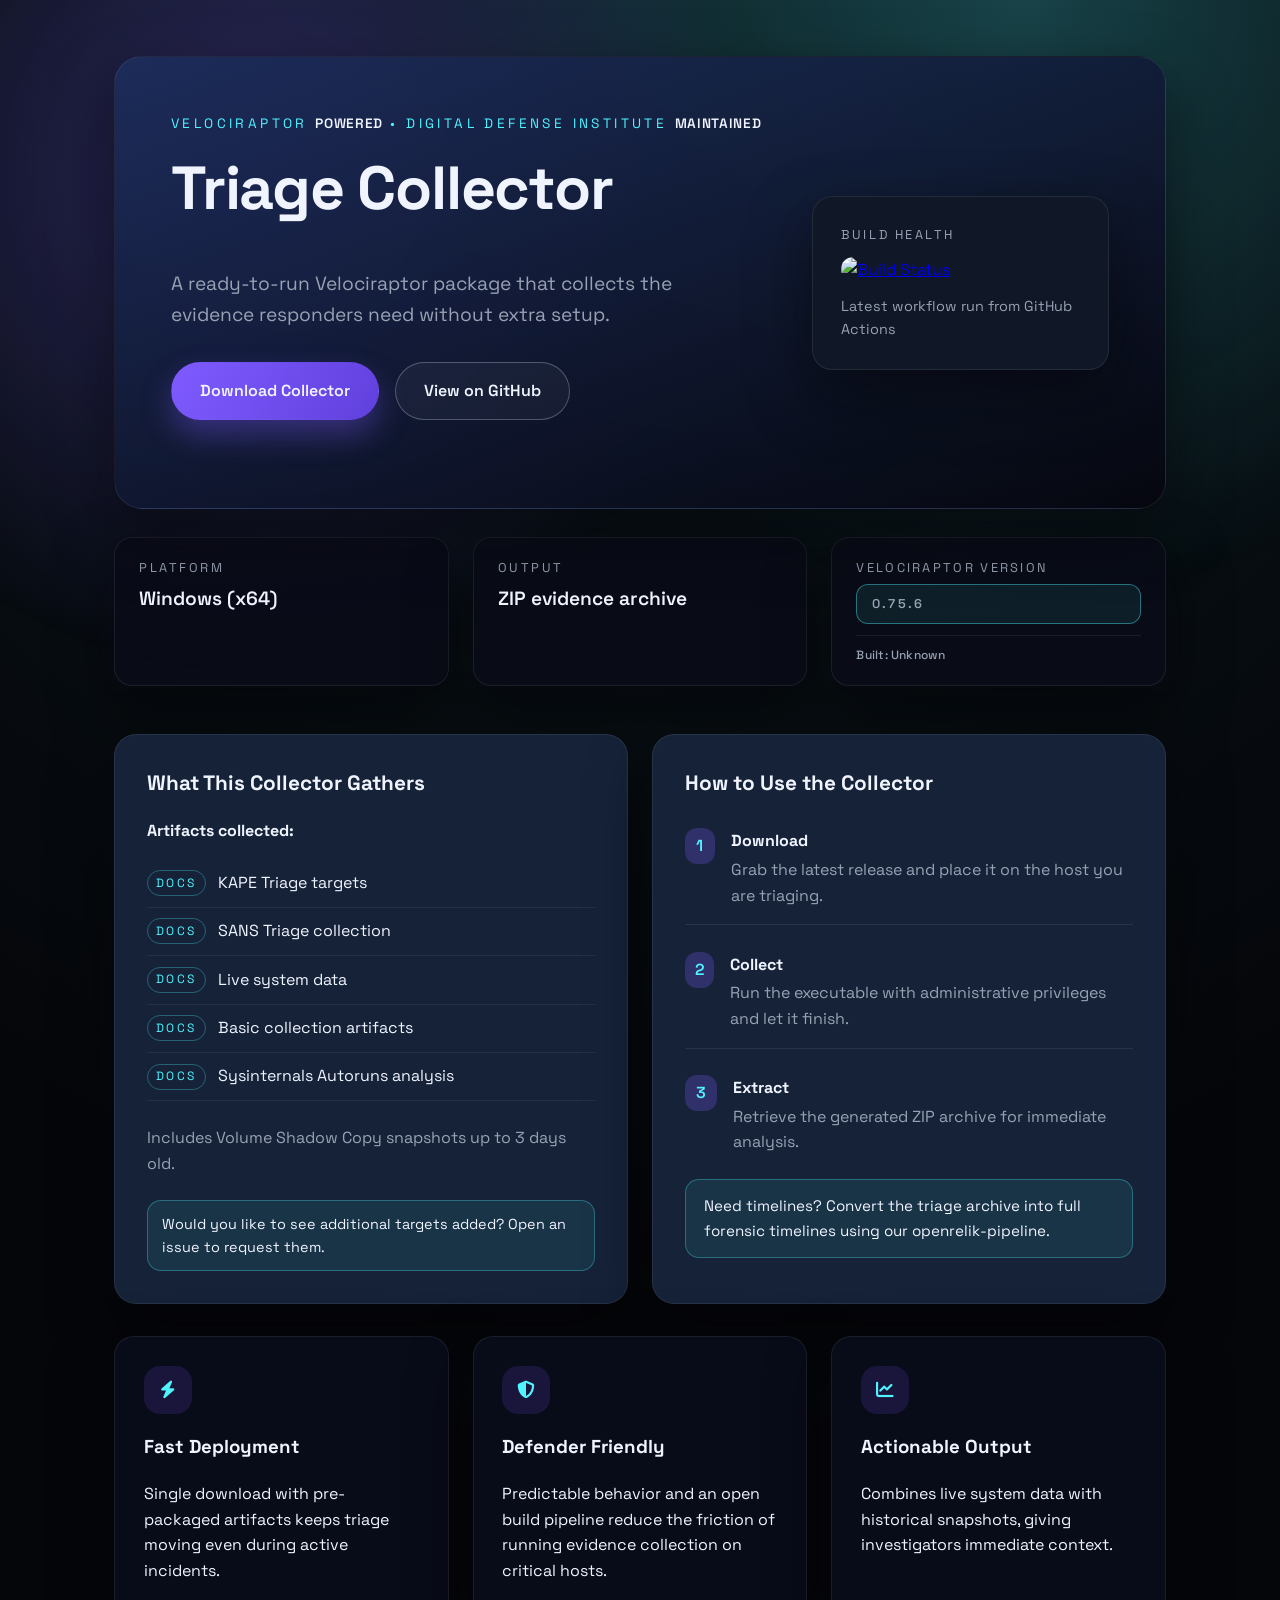
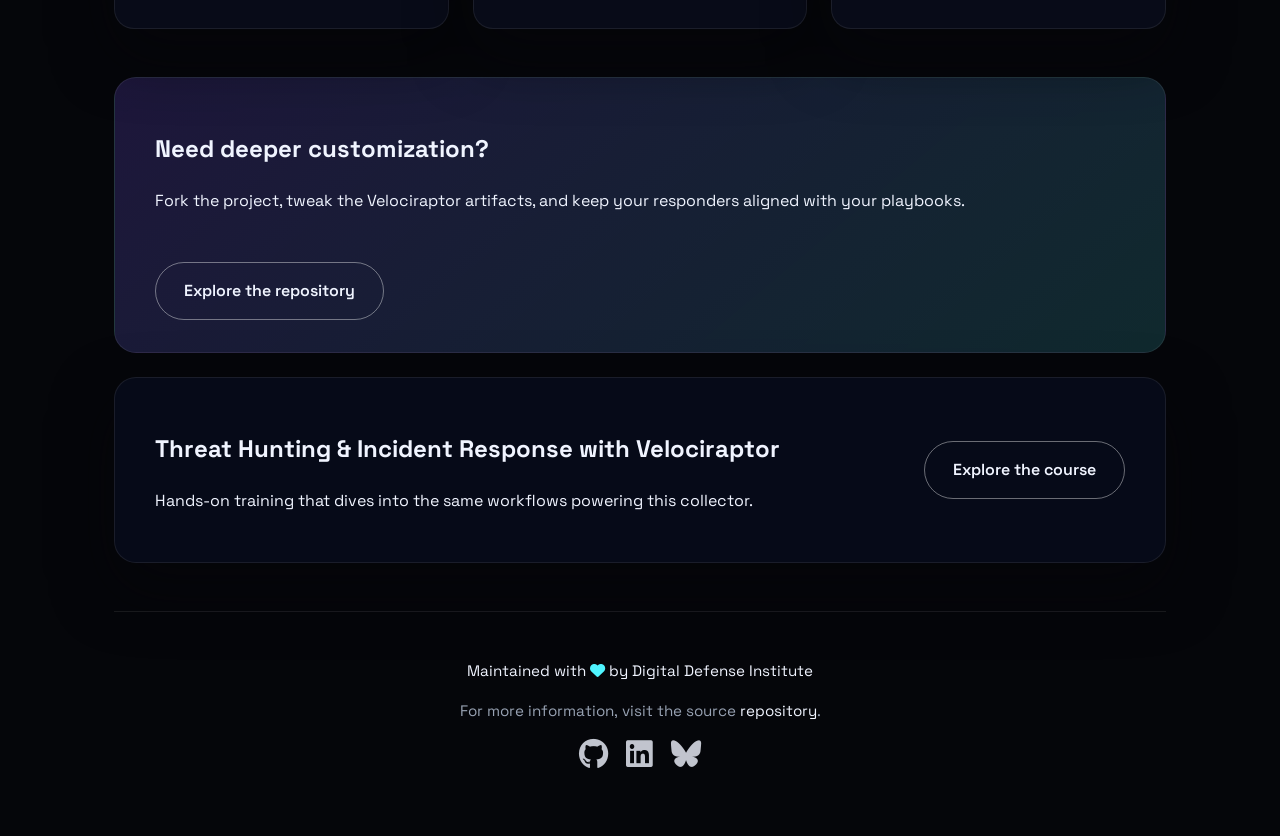
==== index.html @ 46a41666 "feat: detect Windows.Triage.Targets changes and display build date Addresses #10 - CI now monitors f" ====
<!DOCTYPE html>
<html lang="en">
<head>
    <meta charset="UTF-8">
    <meta name="viewport" content="width=device-width, initial-scale=1.0">
    <title>Triage.zip - Collector Package</title>
    <link rel="stylesheet" href="css/styles.css">
    <link rel="stylesheet" href="https://cdnjs.cloudflare.com/ajax/libs/font-awesome/6.7.2/css/all.min.css" crossorigin="anonymous" referrerpolicy="no-referrer" />
</head>
<body>
    <div class="background-accent"></div>
    <div class="container">
        <header class="hero">
            <div class="hero-left">
                <p class="eyebrow"><a href="https://docs.velociraptor.app/" target="_blank" rel="noreferrer noopener">Velociraptor</a> <span class="eyebrow-highlight">Powered</span> • <a href="https://digitaldefenseinstitute.com/" target="_blank" rel="noreferrer noopener">Digital Defense Institute</a> <span class="eyebrow-highlight">Maintained</span></p>
                <h1>Triage Collector</h1>
                <p class="lede">A ready-to-run Velociraptor package that collects the evidence responders need without extra setup.</p>

                <div class="hero-actions">
                    <a href="https://github.com/Digital-Defense-Institute/triage.zip/releases/download/latest/Velociraptor_Triage_Collector.exe" class="button primary">Download Collector</a>
                    <a href="https://github.com/Digital-Defense-Institute/triage.zip" class="button ghost" target="_blank" rel="noreferrer noopener">View on GitHub</a>
                </div>
            </div>
            <div class="hero-right">
                <div class="status-card">
                    <p class="status-label">Build health</p>
                    <a href="https://github.com/Digital-Defense-Institute/triage.zip/actions/workflows/ci.yml" target="_blank" rel="noreferrer noopener">
                        <img src="https://github.com/Digital-Defense-Institute/triage.zip/actions/workflows/ci.yml/badge.svg" alt="Build Status">
                    </a>
                    <p class="status-note">Latest workflow run from GitHub Actions</p>
                </div>
            </div>
        </header>

        <section class="hero-details">
            <div class="detail-card">
                <span>Platform</span>
                <p>Windows (x64)</p>
            </div>
            <div class="detail-card">
                <span>Output</span>
                <p>ZIP evidence archive</p>
            </div>
            <div class="detail-card version-card">
                <span>Velociraptor version</span>
                <p><span class="version-pill" data-velociraptor-version>Syncing…</span></p>
                <small class="build-meta" data-last-build>Built: Syncing…</small>
            </div>
        </section>

        <main>
            <section class="cards-container">
                <div class="card collection-info">
                    <h2>What This Collector Gathers</h2>
                    <p><strong>Artifacts collected:</strong></p>
                    <ul>
                        <li><span class="link-label">Docs</span><a href="https://triage.velocidex.com/docs/windows.triage.targets/rules/#KapeTriage" target="_blank" rel="noreferrer noopener">KAPE Triage targets</a></li>
                        <li><span class="link-label">Docs</span><a href="https://triage.velocidex.com/docs/windows.triage.targets/rules/#!SANS_Triage" target="_blank" rel="noreferrer noopener">SANS Triage collection</a></li>
                        <li><span class="link-label">Docs</span><a href="https://triage.velocidex.com/docs/windows.triage.targets/rules/#Live" target="_blank" rel="noreferrer noopener">Live system data</a></li>
                        <li><span class="link-label">Docs</span><a href="https://triage.velocidex.com/docs/windows.triage.targets/rules/#!BasicCollection" target="_blank" rel="noreferrer noopener">Basic collection artifacts</a></li>
                        <li><span class="link-label">Docs</span><a href="https://docs.velociraptor.app/artifact_references/pages/windows.sysinternals.autoruns/" target="_blank" rel="noreferrer noopener">Sysinternals Autoruns analysis</a></li>
                    </ul>
                    <p class="muted">Includes Volume Shadow Copy snapshots up to 3 days old.</p>
                    <div class="tip slim-tip">Would you like to see additional targets added? <a href="https://github.com/Digital-Defense-Institute/triage.zip/issues/new/choose" target="_blank" rel="noreferrer noopener">Open an issue</a> to request them.</div>
                </div>

                <div class="card instructions">
                    <h2>How to Use the Collector</h2>
                    <ol class="steps">
                        <li>
                            <span class="step-label">1</span>
                            <div>
                                <strong>Download</strong>
                                <p>Grab the latest release and place it on the host you are triaging.</p>
                            </div>
                        </li>
                        <li>
                            <span class="step-label">2</span>
                            <div>
                                <strong>Collect</strong>
                                <p>Run the executable with administrative privileges and let it finish.</p>
                            </div>
                        </li>
                        <li>
                            <span class="step-label">3</span>
                            <div>
                                <strong>Extract</strong>
                                <p>Retrieve the generated ZIP archive for immediate analysis.</p>
                            </div>
                        </li>
                    </ol>
                    <div class="tip">Need timelines? Convert the triage archive into full forensic timelines using our <a href="https://github.com/Digital-Defense-Institute/openrelik-pipeline" target="_blank" rel="noreferrer noopener">openrelik-pipeline</a>.</div>
                </div>
            </section>

            <section class="features">
                <div class="feature-card">
                    <div class="icon-circle">
                        <i class="fa-solid fa-bolt"></i>
                    </div>
                    <h3>Fast Deployment</h3>
                    <p>Single download with pre-packaged artifacts keeps triage moving even during active incidents.</p>
                </div>
                <div class="feature-card">
                    <div class="icon-circle">
                        <i class="fa-solid fa-shield-halved"></i>
                    </div>
                    <h3>Defender Friendly</h3>
                    <p>Predictable behavior and an open build pipeline reduce the friction of running evidence collection on critical hosts.</p>
                </div>
                <div class="feature-card">
                    <div class="icon-circle">
                        <i class="fa-solid fa-chart-line"></i>
                    </div>
                    <h3>Actionable Output</h3>
                    <p>Combines live system data with historical snapshots, giving investigators immediate context.</p>
                </div>
            </section>

            <section class="cta">
                <div>
                    <h2>Need deeper customization?</h2>
                    <p>Fork the project, tweak the Velociraptor artifacts, and keep your responders aligned with your playbooks.</p>
                </div>
                <a href="https://github.com/Digital-Defense-Institute/triage.zip" class="button secondary" target="_blank" rel="noreferrer noopener">Explore the repository</a>
            </section>

            <section class="course-cta">
                <div>
                    <h2>Threat Hunting & Incident Response with Velociraptor</h2>
                    <p>Hands-on training that dives into the same workflows powering this collector.</p>
                </div>
                <a href="https://academy.digitaldefenseinstitute.com/courses/225936b9-6eec-4838-aae4-5dc65274179b" class="button secondary" target="_blank" rel="noreferrer noopener">Explore the course</a>
            </section>
        </main>

        <footer>
            <p>Maintained with <i class="fa fa-heart" aria-hidden="true"></i> by <a href="https://digitaldefenseinstitute.com/" target="_blank" rel="noreferrer noopener">Digital Defense Institute</a></p>
            <p class="muted">For more information, visit the source <a href="https://github.com/Digital-Defense-Institute/triage.zip" target="_blank" rel="noreferrer noopener">repository</a>.</p>
            <div class="social-icons">
                <a href="https://github.com/Digital-Defense-Institute/triage.zip" target="_blank" rel="noreferrer noopener"><i class="fa-brands fa-github fa-2x"></i></a>
                <a href="https://www.linkedin.com/company/digital-defense-institute/" target="_blank" rel="noreferrer noopener"><i class="fa-brands fa-linkedin fa-2x"></i></a>
                <a href="https://bsky.app/profile/digitaldefenseinstitute.com" target="_blank" rel="noreferrer noopener"><i class="fa-brands fa-bluesky fa-2x"></i></a>
            </div>
        </footer>
    </div>
    <noscript>
        <div class="noscript-warning">Enable JavaScript to display the Velociraptor version currently used in this collector.</div>
    </noscript>
    <script>
    (function() {
        const versionPlaceholders = document.querySelectorAll('[data-velociraptor-version]');
        const buildPlaceholders = document.querySelectorAll('[data-last-build]');
        const versionFallback = 'Unknown';
        const buildFallback = 'Built: Unknown';

        fetch('data/velociraptor-version.json', {cache: 'no-cache'})
            .then(resp => resp.ok ? resp.json() : Promise.reject(resp.status))
            .then(data => {
                const version = (data && data.velociraptor_version) ? data.velociraptor_version : versionFallback;
                versionPlaceholders.forEach(el => el.textContent = version);

                if (data && data.last_build_timestamp) {
                    const buildDate = new Date(data.last_build_timestamp);
                    if (!Number.isNaN(buildDate.valueOf())) {
                        const dateStr = buildDate.toLocaleDateString('en-US', {
                            year: 'numeric', month: 'short', day: 'numeric', timeZone: 'UTC'
                        });
                        const utcHours = String(buildDate.getUTCHours()).padStart(2, '0');
                        const utcMinutes = String(buildDate.getUTCMinutes()).padStart(2, '0');
                        const timeStr = utcHours + ':' + utcMinutes;
                        buildPlaceholders.forEach(el => el.textContent = 'Built: ' + dateStr + ' · ' + timeStr + ' UTC');
                    } else {
                        buildPlaceholders.forEach(el => el.textContent = buildFallback);
                    }
                } else {
                    buildPlaceholders.forEach(el => el.textContent = buildFallback);
                }
            })
            .catch(() => {
                versionPlaceholders.forEach(el => el.textContent = versionFallback);
                buildPlaceholders.forEach(el => el.textContent = buildFallback);
            });
    })();
    </script>
</body>
</html>
---- css/styles.css ----
@import url('https://fonts.googleapis.com/css2?family=Space+Grotesk:wght@400;500;600&display=swap');

:root {
    --bg: #05060a;
    --bg-alt: #0d1117;
    --surface: #101827;
    --surface-light: #152238;
    --card-border: rgba(255, 255, 255, 0.08);
    --text: #f0f4ff;
    --muted: #98a2b3;
    --primary: #7f5bff;
    --primary-accent: #4ff4ff;
    --shadow: 0 25px 60px rgba(5, 6, 10, 0.55);
}

* {
    box-sizing: border-box;
}

body {
    font-family: 'Space Grotesk', system-ui, -apple-system, BlinkMacSystemFont, 'Segoe UI', sans-serif;
    margin: 0;
    min-height: 100vh;
    background: radial-gradient(circle at top, rgba(79, 244, 255, 0.08), transparent 50%), var(--bg);
    color: var(--text);
    line-height: 1.6;
    position: relative;
}

.background-accent {
    position: fixed;
    inset: 0;
    background: radial-gradient(circle at 20% 20%, rgba(127, 91, 255, 0.35), transparent 40%),
                radial-gradient(circle at 80% 0%, rgba(79, 244, 255, 0.25), transparent 45%);
    pointer-events: none;
    opacity: 0.85;
}

.container {
    position: relative;
    max-width: 1100px;
    margin: 0 auto;
    padding: 3.5rem 1.5rem 4rem;
    z-index: 1;
}

.hero {
    display: grid;
    grid-template-columns: minmax(0, 2fr) minmax(250px, 1fr);
    gap: 3rem;
    padding: 3.5rem;
    background: linear-gradient(160deg, rgba(28, 45, 92, 0.9), rgba(6, 6, 14, 0.92));
    border: 1px solid var(--card-border);
    border-radius: 28px;
    box-shadow: var(--shadow);
    backdrop-filter: blur(24px);
}

.hero-left {
    display: flex;
    flex-direction: column;
}

.hero-left h1 {
    font-size: clamp(2.8rem, 5vw, 3.8rem);
    margin: 0.3rem 0 0.8rem;
    letter-spacing: -0.02em;
}

.eyebrow {
    text-transform: uppercase;
    letter-spacing: 0.25em;
    color: var(--primary-accent);
    font-size: 0.85rem;
    margin: 0;
}

.eyebrow-highlight {
    color: var(--text);
    font-weight: 600;
    letter-spacing: 0.05em;
}

.eyebrow a {
    color: inherit;
    text-decoration: none;
    border-bottom: 1px solid transparent;
}

.eyebrow a:hover {
    border-color: currentColor;
}

.lede {
    font-size: 1.2rem;
    color: var(--muted);
    max-width: 520px;
    margin-bottom: 2rem;
}

.hero-actions {
    display: flex;
    flex-wrap: wrap;
    gap: 1rem;
    margin-bottom: 2rem;
}

.hero-right {
    display: flex;
    align-items: center;
    justify-content: center;
}

.button {
    display: inline-flex;
    align-items: center;
    justify-content: center;
    padding: 0.95rem 1.75rem;
    border-radius: 999px;
    border: 1px solid transparent;
    font-weight: 600;
    text-decoration: none;
    color: var(--text);
    transition: transform 0.2s ease, box-shadow 0.2s ease, border-color 0.2s ease;
}

.button.primary {
    background: linear-gradient(120deg, var(--primary), #6040dd);
    box-shadow: 0 15px 30px rgba(127, 91, 255, 0.35);
}

.button.secondary {
    background: transparent;
    border-color: rgba(255, 255, 255, 0.4);
}

.button.ghost {
    border-color: rgba(255, 255, 255, 0.25);
    background: rgba(255, 255, 255, 0.04);
}

.button:hover {
    transform: translateY(-2px);
    box-shadow: 0 20px 35px rgba(0, 0, 0, 0.45);
}

.status-card {
    background: var(--surface);
    border-radius: 20px;
    padding: 1.75rem;
    border: 1px solid var(--card-border);
    box-shadow: var(--shadow);
    text-align: left;
    display: flex;
    flex-direction: column;
    gap: 0.75rem;
    align-self: center;
}

.status-card img {
    width: 100%;
    border-radius: 12px;
    align-self: stretch;
    display: block;
}

.hero-details {
    display: grid;
    grid-template-columns: repeat(auto-fit, minmax(180px, 1fr));
    gap: 1.5rem;
    margin: 1.75rem 0 2.5rem;
}

.detail-card {
    padding: 1.25rem 1.5rem;
    border-radius: 18px;
    border: 1px solid var(--card-border);
    background: rgba(10, 12, 24, 0.85);
    box-shadow: var(--shadow);
}

.detail-card span {
    display: block;
    font-size: 0.8rem;
    text-transform: uppercase;
    letter-spacing: 0.2em;
    color: var(--muted);
}

.detail-card p {
    margin: 0.35rem 0 0;
    font-size: 1.2rem;
    font-weight: 600;
}

.version-card span {
    letter-spacing: 0.18em;
}

.version-pill {
    display: inline-flex;
    align-items: center;
    justify-content: flex-start;
    width: 100%;
    padding: 0.55rem 0.9rem;
    border-radius: 12px;
    border: 1px solid rgba(79, 244, 255, 0.4);
    background: rgba(79, 244, 255, 0.08);
    color: var(--text);
    font-size: 1rem;
    letter-spacing: 0.15em;
}

.build-meta {
    display: block;
    margin-top: 0.65rem;
    padding-top: 0.65rem;
    border-top: 1px solid rgba(255, 255, 255, 0.08);
    font-size: 0.75rem;
    color: var(--muted);
    font-weight: 500;
    letter-spacing: 0.02em;
}

.status-label {
    text-transform: uppercase;
    letter-spacing: 0.2em;
    font-size: 0.8rem;
    color: var(--muted);
    margin: 0;
}

.status-note {
    font-size: 0.9rem;
    color: var(--muted);
    margin: 0;
}

.cards-container {
    display: grid;
    grid-template-columns: repeat(auto-fit, minmax(280px, 1fr));
    gap: 1.5rem;
    margin: 3rem 0 2rem;
}

.card {
    background: var(--surface-light);
    border-radius: 22px;
    padding: 2rem;
    border: 1px solid var(--card-border);
    box-shadow: var(--shadow);
}

.card h2 {
    margin-top: 0;
    font-size: 1.3rem;
}

.card ul {
    list-style: none;
    padding: 0;
    margin: 1rem 0 1.5rem;
}

.card li {
    display: grid;
    grid-template-columns: auto 1fr;
    align-items: center;
    gap: 0.75rem;
    padding: 0.65rem 0;
    border-bottom: 1px solid rgba(255, 255, 255, 0.06);
}

.link-label {
    font-size: 0.75rem;
    letter-spacing: 0.2em;
    text-transform: uppercase;
    color: var(--primary-accent);
    border: 1px solid rgba(79, 244, 255, 0.3);
    padding: 0.15rem 0.5rem;
    border-radius: 999px;
}

.card a {
    color: var(--text);
    text-decoration: none;
    border-bottom: 1px solid transparent;
}

.card a:hover {
    border-color: var(--primary-accent);
}

.muted {
    color: var(--muted);
}

.instructions .steps {
    list-style: none;
    padding: 0;
    margin: 1rem 0 0;
    display: flex;
    flex-direction: column;
    gap: 1rem;
}

.instructions .steps li {
    display: flex;
    gap: 1rem;
    align-items: flex-start;
    padding-bottom: 1rem;
    border-bottom: 1px solid rgba(255, 255, 255, 0.08);
}

.instructions .steps li:last-child {
    border-bottom: none;
    padding-bottom: 0;
}

.step-label {
    width: 36px;
    height: 36px;
    border-radius: 12px;
    background: rgba(127, 91, 255, 0.25);
    display: flex;
    align-items: center;
    justify-content: center;
    font-weight: 600;
    color: var(--primary-accent);
}

.instructions strong {
    font-size: 1rem;
}

.instructions p {
    margin: 0.2rem 0 0;
    color: var(--muted);
}

.tip {
    margin-top: 1.5rem;
    padding: 0.9rem 1.1rem;
    border-radius: 14px;
    background: rgba(79, 244, 255, 0.08);
    border: 1px solid rgba(79, 244, 255, 0.3);
    font-size: 0.95rem;
}

.slim-tip {
    padding: 0.7rem 0.9rem;
    font-size: 0.9rem;
}

.features {
    display: grid;
    grid-template-columns: repeat(auto-fit, minmax(220px, 1fr));
    gap: 1.5rem;
    margin-bottom: 3rem;
}

.feature-card {
    padding: 1.8rem;
    background: rgba(10, 13, 28, 0.85);
    border: 1px solid var(--card-border);
    border-radius: 20px;
    box-shadow: var(--shadow);
}

.icon-circle {
    width: 48px;
    height: 48px;
    border-radius: 16px;
    background: rgba(127, 91, 255, 0.15);
    display: flex;
    align-items: center;
    justify-content: center;
    color: var(--primary-accent);
    font-size: 1.1rem;
    margin-bottom: 1rem;
}

.cta {
    margin-top: 2rem;
    padding: 2rem 2.5rem;
    border-radius: 22px;
    border: 1px solid var(--card-border);
    background: linear-gradient(140deg, rgba(127, 91, 255, 0.2), rgba(79, 244, 255, 0.15));
    display: flex;
    align-items: center;
    justify-content: space-between;
    gap: 2rem;
    flex-wrap: wrap;
}

.course-cta {
    margin-top: 1.5rem;
    padding: 2rem 2.5rem;
    border-radius: 22px;
    border: 1px solid var(--card-border);
    background: rgba(8, 12, 28, 0.85);
    display: flex;
    align-items: center;
    justify-content: space-between;
    gap: 2rem;
    flex-wrap: wrap;
    box-shadow: var(--shadow);
}

.noscript-warning {
    margin: 1.5rem auto 0;
    max-width: 640px;
    padding: 0.9rem 1.2rem;
    border-radius: 16px;
    background: rgba(255, 193, 59, 0.15);
    border: 1px solid rgba(255, 193, 59, 0.4);
    color: #ffe5b4;
    text-align: center;
    font-size: 0.9rem;
}
footer {
    text-align: center;
    margin-top: 3rem;
    border-top: 1px solid rgba(255, 255, 255, 0.08);
    padding-top: 2rem;
    font-size: 0.95rem;
}

footer .fa-heart {
    color: var(--primary-accent);
}

footer a {
    color: var(--text);
    text-decoration: none;
    border-bottom: 1px solid transparent;
}

footer a:hover {
    color: var(--primary-accent);
    border-color: var(--primary-accent);
}

.social-icons {
    margin-top: 1rem;
}

.social-icons a {
    margin: 0 0.45rem;
    color: var(--text);
    opacity: 0.8;
    transition: opacity 0.2s ease, transform 0.2s ease;
}

.social-icons a:hover {
    opacity: 1;
    transform: translateY(-2px);
    color: var(--primary-accent);
}

@media (max-width: 768px) {
    .hero {
        grid-template-columns: 1fr;
        padding: 2.5rem;
    }
}
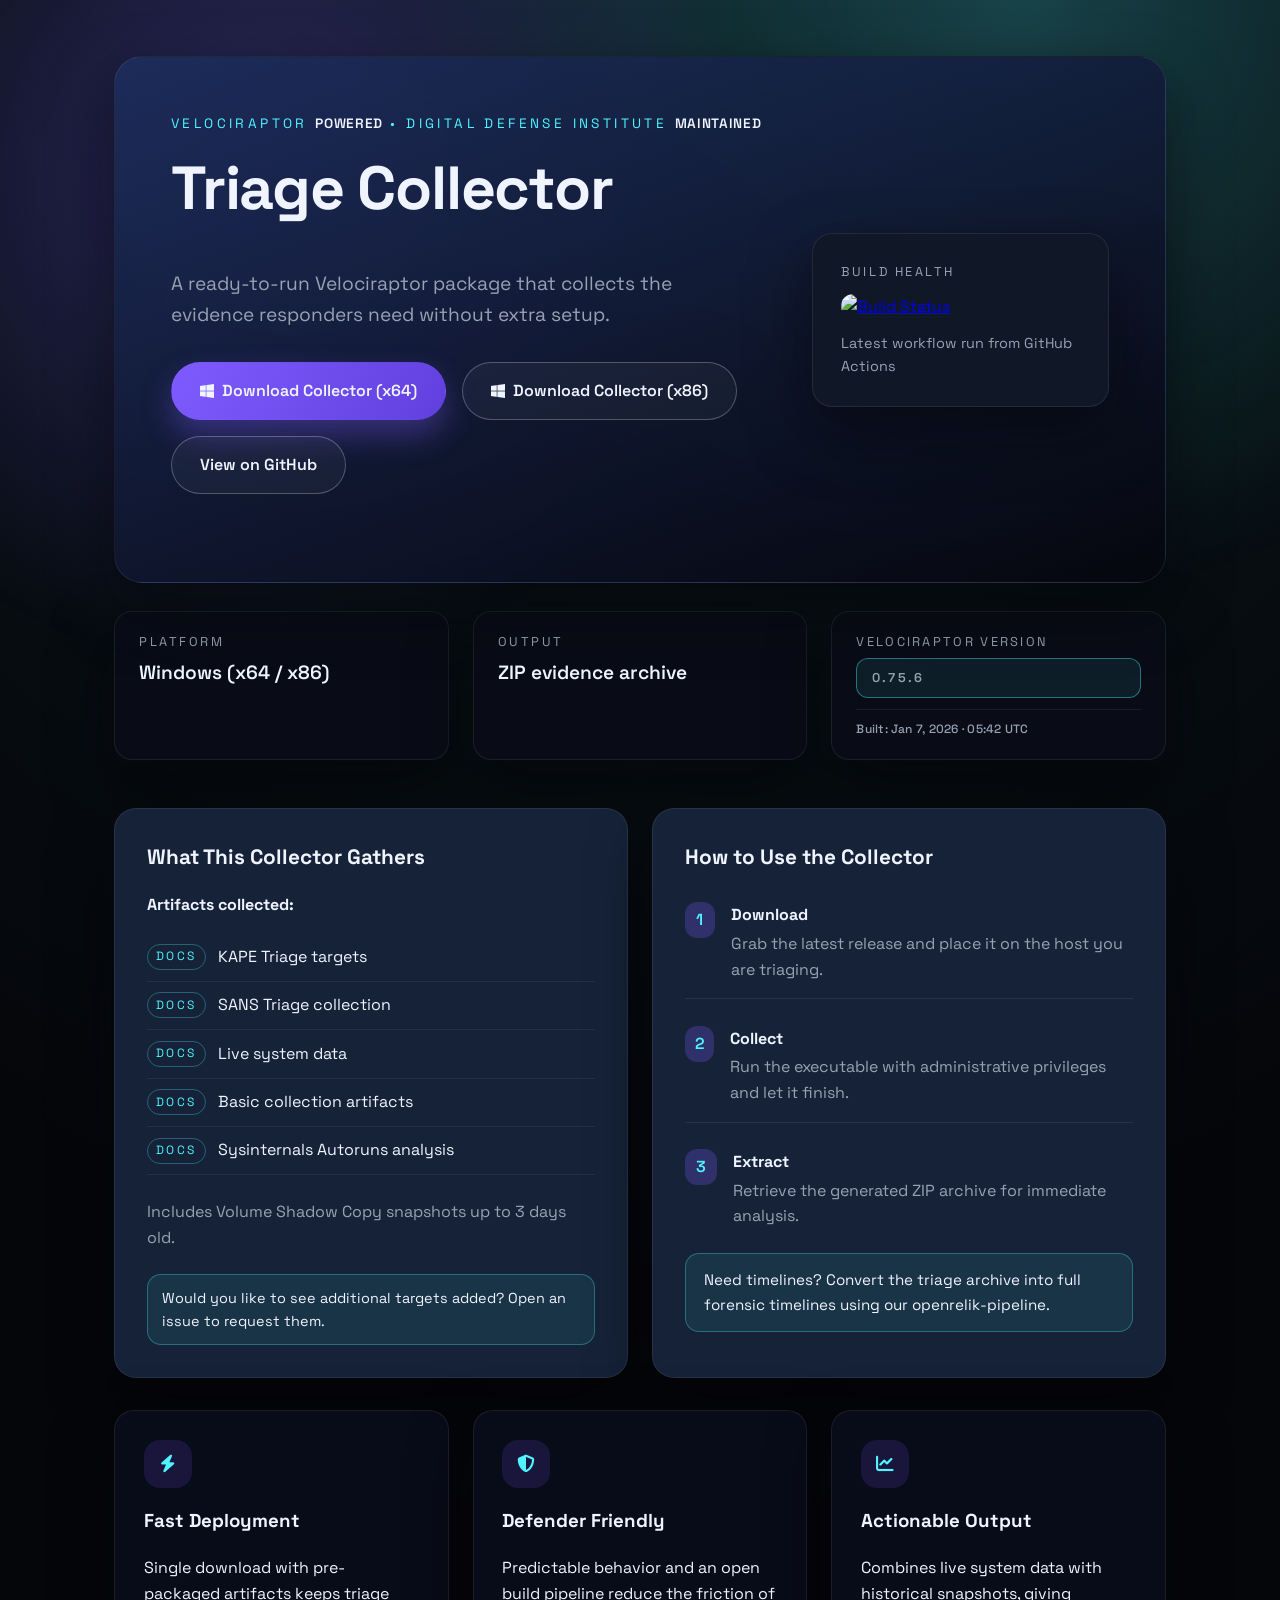
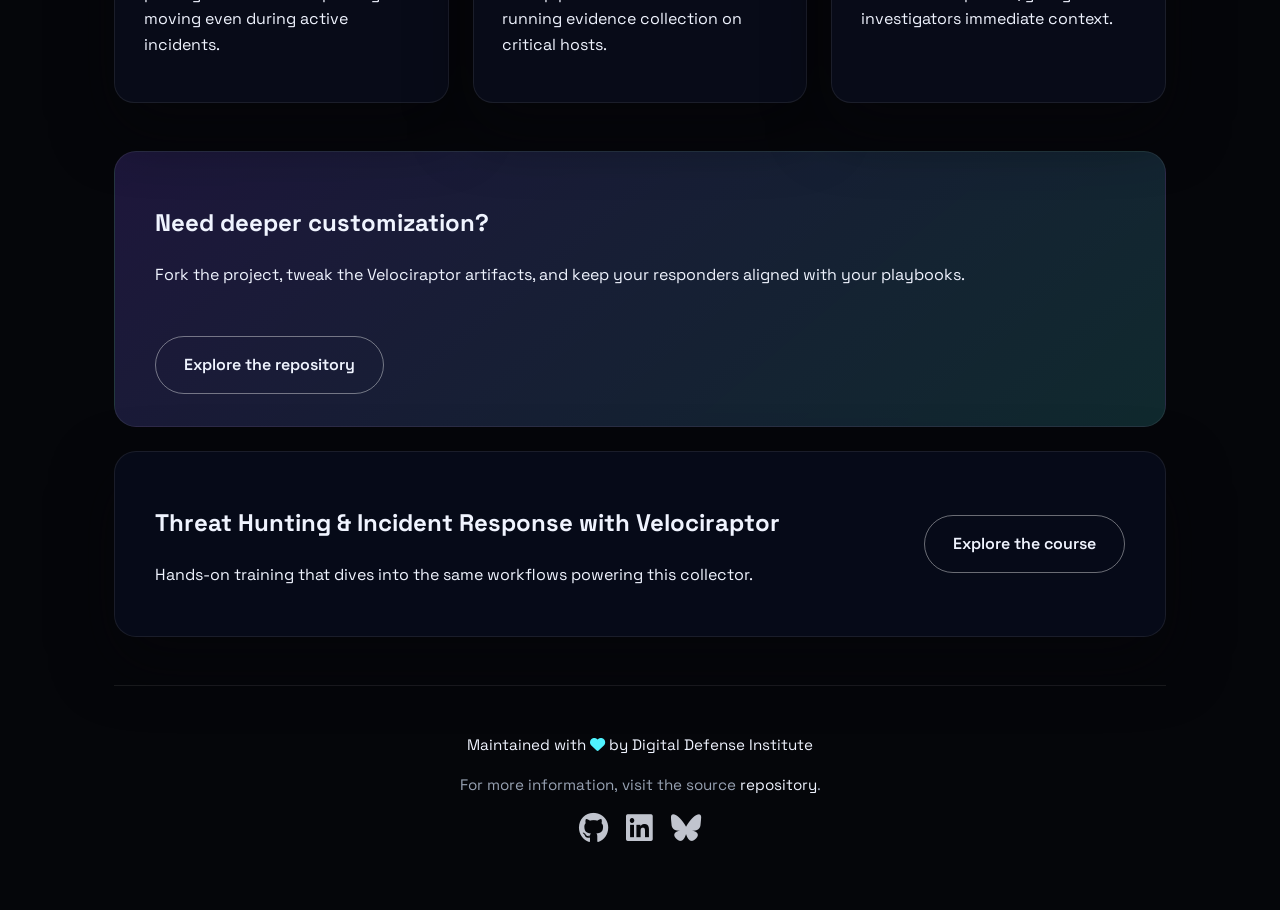
==== commit 1db44923: "feat: add x86 (32-bit) Windows collector build Add a second collector targeting Windows_x86 alongsid" ====
--- a/index.html
+++ b/index.html
@@ -17,7 +17,8 @@
                 <p class="lede">A ready-to-run Velociraptor package that collects the evidence responders need without extra setup.</p>
 
                 <div class="hero-actions">
-                    <a href="https://github.com/Digital-Defense-Institute/triage.zip/releases/download/latest/Velociraptor_Triage_Collector.exe" class="button primary">Download Collector</a>
+                    <a href="https://github.com/Digital-Defense-Institute/triage.zip/releases/download/latest/Velociraptor_Triage_Collector.exe" class="button primary"><i class="fa-brands fa-windows" aria-hidden="true"></i>&nbsp; Download Collector (x64)</a>
+                    <a href="https://github.com/Digital-Defense-Institute/triage.zip/releases/download/latest/Velociraptor_Triage_Collector_x86.exe" class="button ghost"><i class="fa-brands fa-windows" aria-hidden="true"></i>&nbsp; Download Collector (x86)</a>
                     <a href="https://github.com/Digital-Defense-Institute/triage.zip" class="button ghost" target="_blank" rel="noreferrer noopener">View on GitHub</a>
                 </div>
             </div>
@@ -35,7 +36,7 @@
         <section class="hero-details">
             <div class="detail-card">
                 <span>Platform</span>
-                <p>Windows (x64)</p>
+                <p>Windows (x64 / x86)</p>
             </div>
             <div class="detail-card">
                 <span>Output</span>
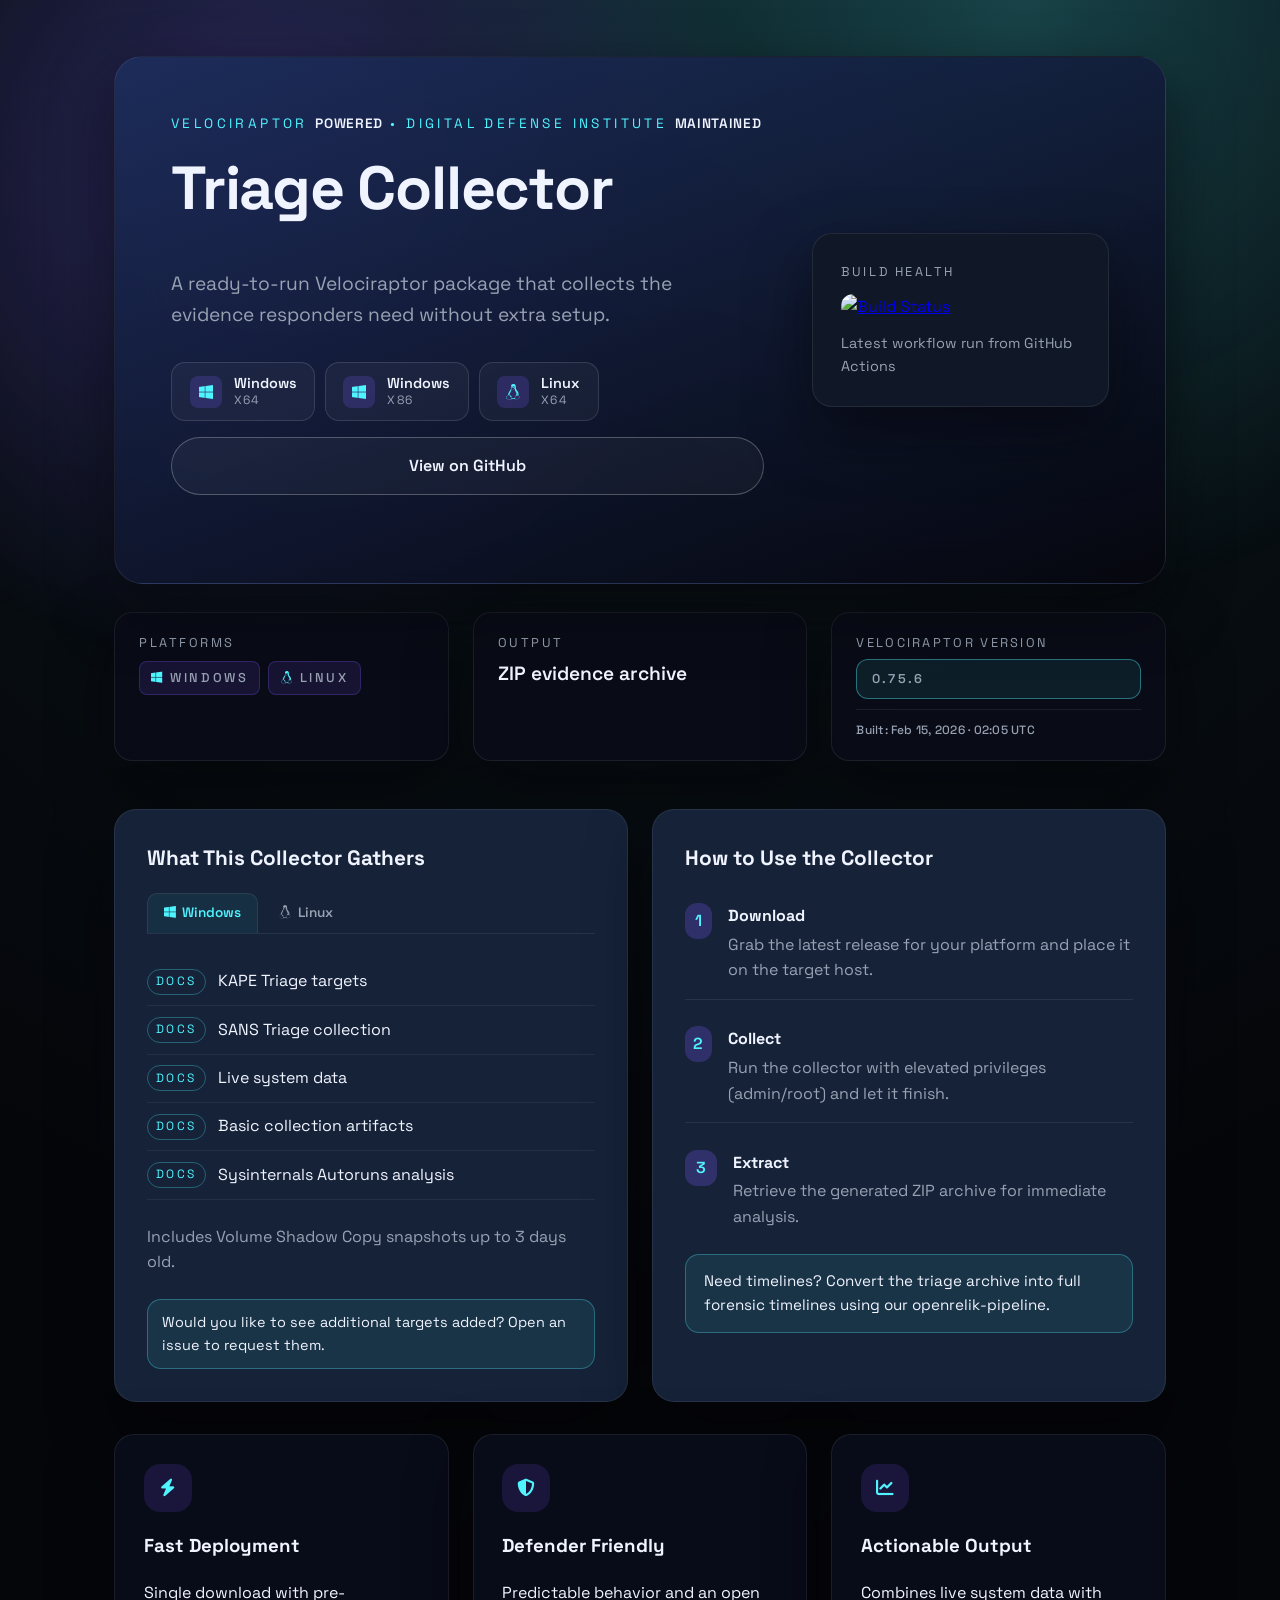
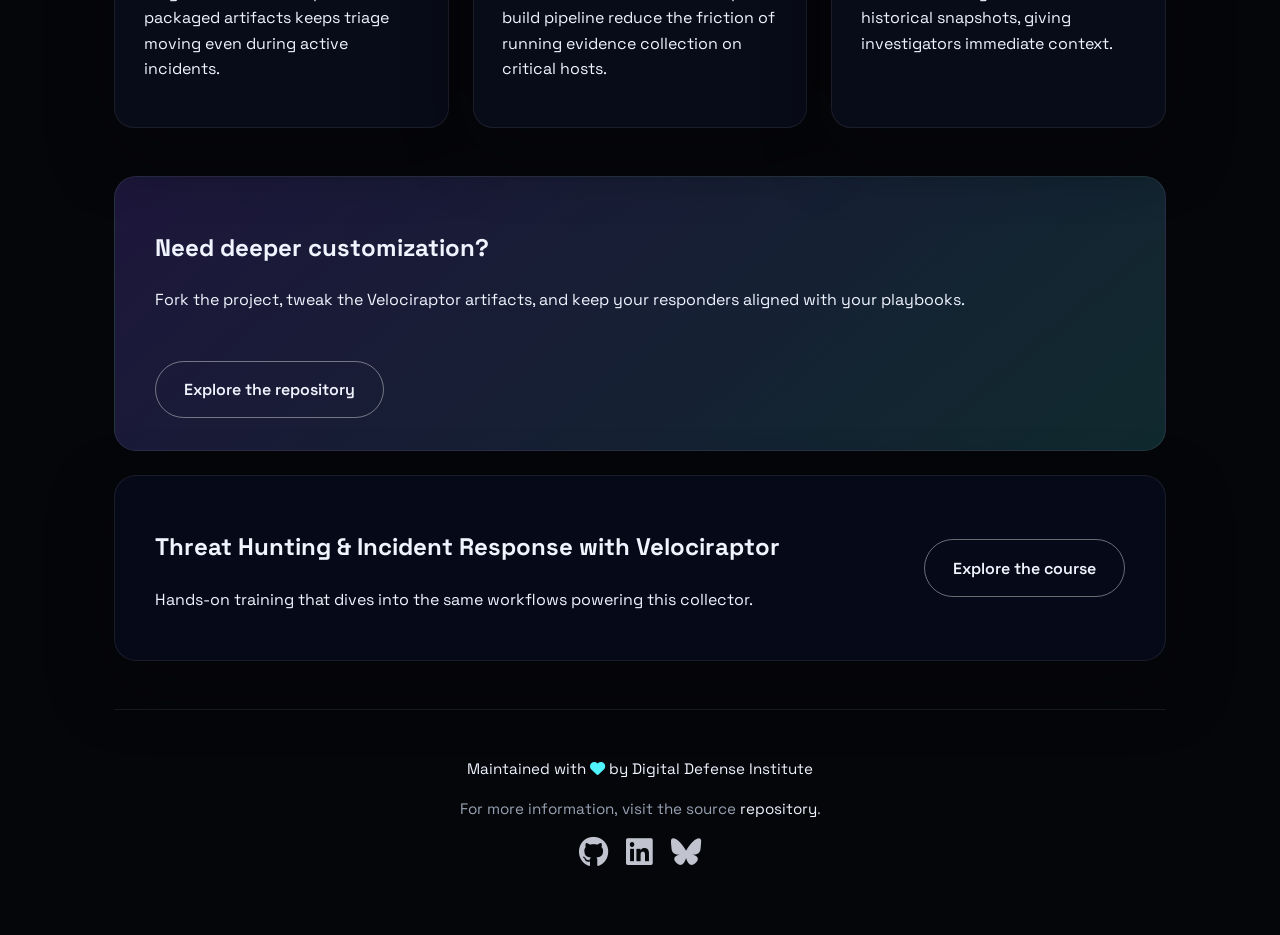
==== commit d109bbac: "feat: add Linux x64 triage collector using Linux.Triage.UAC - Add config/spec_linux.yaml with OS: Li" ====
--- a/index.html
+++ b/index.html
@@ -17,8 +17,29 @@
                 <p class="lede">A ready-to-run Velociraptor package that collects the evidence responders need without extra setup.</p>
 
                 <div class="hero-actions">
-                    <a href="https://github.com/Digital-Defense-Institute/triage.zip/releases/download/latest/Velociraptor_Triage_Collector.exe" class="button primary"><i class="fa-brands fa-windows" aria-hidden="true"></i>&nbsp; Download Collector (x64)</a>
-                    <a href="https://github.com/Digital-Defense-Institute/triage.zip/releases/download/latest/Velociraptor_Triage_Collector_x86.exe" class="button ghost"><i class="fa-brands fa-windows" aria-hidden="true"></i>&nbsp; Download Collector (x86)</a>
+                    <div class="platform-downloads">
+                        <a href="https://github.com/Digital-Defense-Institute/triage.zip/releases/download/latest/Velociraptor_Triage_Collector.exe" class="platform-group">
+                            <div class="platform-icon"><i class="fa-brands fa-windows" aria-hidden="true"></i></div>
+                            <div class="platform-info">
+                                <strong>Windows</strong>
+                                <span>x64</span>
+                            </div>
+                        </a>
+                        <a href="https://github.com/Digital-Defense-Institute/triage.zip/releases/download/latest/Velociraptor_Triage_Collector_x86.exe" class="platform-group">
+                            <div class="platform-icon"><i class="fa-brands fa-windows" aria-hidden="true"></i></div>
+                            <div class="platform-info">
+                                <strong>Windows</strong>
+                                <span>x86</span>
+                            </div>
+                        </a>
+                        <a href="https://github.com/Digital-Defense-Institute/triage.zip/releases/download/latest/Velociraptor_Triage_Collector_Linux" class="platform-group">
+                            <div class="platform-icon"><i class="fa-brands fa-linux" aria-hidden="true"></i></div>
+                            <div class="platform-info">
+                                <strong>Linux</strong>
+                                <span>x64</span>
+                            </div>
+                        </a>
+                    </div>
                     <a href="https://github.com/Digital-Defense-Institute/triage.zip" class="button ghost" target="_blank" rel="noreferrer noopener">View on GitHub</a>
                 </div>
             </div>
@@ -35,8 +56,11 @@
 
         <section class="hero-details">
             <div class="detail-card">
-                <span>Platform</span>
-                <p>Windows (x64 / x86)</p>
+                <span>Platforms</span>
+                <div class="platform-badges">
+                    <span class="platform-badge"><i class="fa-brands fa-windows" aria-hidden="true"></i> Windows</span>
+                    <span class="platform-badge"><i class="fa-brands fa-linux" aria-hidden="true"></i> Linux</span>
+                </div>
             </div>
             <div class="detail-card">
                 <span>Output</span>
@@ -53,15 +77,33 @@
             <section class="cards-container">
                 <div class="card collection-info">
                     <h2>What This Collector Gathers</h2>
-                    <p><strong>Artifacts collected:</strong></p>
-                    <ul>
-                        <li><span class="link-label">Docs</span><a href="https://triage.velocidex.com/docs/windows.triage.targets/rules/#KapeTriage" target="_blank" rel="noreferrer noopener">KAPE Triage targets</a></li>
-                        <li><span class="link-label">Docs</span><a href="https://triage.velocidex.com/docs/windows.triage.targets/rules/#!SANS_Triage" target="_blank" rel="noreferrer noopener">SANS Triage collection</a></li>
-                        <li><span class="link-label">Docs</span><a href="https://triage.velocidex.com/docs/windows.triage.targets/rules/#Live" target="_blank" rel="noreferrer noopener">Live system data</a></li>
-                        <li><span class="link-label">Docs</span><a href="https://triage.velocidex.com/docs/windows.triage.targets/rules/#!BasicCollection" target="_blank" rel="noreferrer noopener">Basic collection artifacts</a></li>
-                        <li><span class="link-label">Docs</span><a href="https://docs.velociraptor.app/artifact_references/pages/windows.sysinternals.autoruns/" target="_blank" rel="noreferrer noopener">Sysinternals Autoruns analysis</a></li>
-                    </ul>
-                    <p class="muted">Includes Volume Shadow Copy snapshots up to 3 days old.</p>
+
+                    <div class="artifact-tabs">
+                        <input type="radio" name="platform-tab" id="tab-windows" checked>
+                        <label for="tab-windows"><i class="fa-brands fa-windows" aria-hidden="true"></i> Windows</label>
+
+                        <input type="radio" name="platform-tab" id="tab-linux">
+                        <label for="tab-linux"><i class="fa-brands fa-linux" aria-hidden="true"></i> Linux</label>
+
+                        <div class="tab-panel" id="panel-windows">
+                            <ul>
+                                <li><span class="link-label">Docs</span><a href="https://triage.velocidex.com/docs/windows.triage.targets/rules/#KapeTriage" target="_blank" rel="noreferrer noopener">KAPE Triage targets</a></li>
+                                <li><span class="link-label">Docs</span><a href="https://triage.velocidex.com/docs/windows.triage.targets/rules/#!SANS_Triage" target="_blank" rel="noreferrer noopener">SANS Triage collection</a></li>
+                                <li><span class="link-label">Docs</span><a href="https://triage.velocidex.com/docs/windows.triage.targets/rules/#Live" target="_blank" rel="noreferrer noopener">Live system data</a></li>
+                                <li><span class="link-label">Docs</span><a href="https://triage.velocidex.com/docs/windows.triage.targets/rules/#!BasicCollection" target="_blank" rel="noreferrer noopener">Basic collection artifacts</a></li>
+                                <li><span class="link-label">Docs</span><a href="https://docs.velociraptor.app/artifact_references/pages/windows.sysinternals.autoruns/" target="_blank" rel="noreferrer noopener">Sysinternals Autoruns analysis</a></li>
+                            </ul>
+                            <p class="muted">Includes Volume Shadow Copy snapshots up to 3 days old.</p>
+                        </div>
+
+                        <div class="tab-panel" id="panel-linux">
+                            <ul>
+                                <li><span class="link-label">Docs</span><a href="https://triage.velocidex.com/docs/linux.triage.uac/" target="_blank" rel="noreferrer noopener">UAC (Unix-like Artifacts Collector) &mdash; all targets</a></li>
+                            </ul>
+                            <p class="muted">Collects logs, configs, shell history, browser data, SSH keys, systemd, and 130+ forensic targets.</p>
+                        </div>
+                    </div>
+
                     <div class="tip slim-tip">Would you like to see additional targets added? <a href="https://github.com/Digital-Defense-Institute/triage.zip/issues/new/choose" target="_blank" rel="noreferrer noopener">Open an issue</a> to request them.</div>
                 </div>
 
@@ -72,14 +114,14 @@
                             <span class="step-label">1</span>
                             <div>
                                 <strong>Download</strong>
-                                <p>Grab the latest release and place it on the host you are triaging.</p>
+                                <p>Grab the latest release for your platform and place it on the target host.</p>
                             </div>
                         </li>
                         <li>
                             <span class="step-label">2</span>
                             <div>
                                 <strong>Collect</strong>
-                                <p>Run the executable with administrative privileges and let it finish.</p>
+                                <p>Run the collector with elevated privileges (admin/root) and let it finish.</p>
                             </div>
                         </li>
                         <li>
--- a/css/styles.css
+++ b/css/styles.css
@@ -98,12 +98,100 @@
     margin-bottom: 2rem;
 }
 
+/* ── Platform download tiles ── */
+
 .hero-actions {
     display: flex;
-    flex-wrap: wrap;
+    flex-direction: column;
     gap: 1rem;
     margin-bottom: 2rem;
 }
+
+.platform-downloads {
+    display: flex;
+    flex-wrap: wrap;
+    gap: 0.6rem;
+}
+
+.platform-group {
+    display: flex;
+    align-items: center;
+    gap: 0.75rem;
+    padding: 0.7rem 1.1rem;
+    border-radius: 14px;
+    border: 1px solid rgba(255, 255, 255, 0.12);
+    background: rgba(255, 255, 255, 0.04);
+    text-decoration: none;
+    color: var(--text);
+    transition: border-color 0.2s ease, background 0.2s ease, transform 0.2s ease;
+    cursor: pointer;
+}
+
+.platform-group:hover {
+    border-color: var(--primary-accent);
+    background: rgba(79, 244, 255, 0.06);
+    transform: translateY(-1px);
+}
+
+.platform-icon {
+    width: 32px;
+    height: 32px;
+    border-radius: 8px;
+    background: rgba(127, 91, 255, 0.2);
+    display: flex;
+    align-items: center;
+    justify-content: center;
+    font-size: 1rem;
+    color: var(--primary-accent);
+    flex-shrink: 0;
+}
+
+.platform-info {
+    display: flex;
+    flex-direction: column;
+    line-height: 1.3;
+}
+
+.platform-info strong {
+    font-size: 0.9rem;
+    font-weight: 600;
+}
+
+.platform-info span {
+    font-size: 0.75rem;
+    color: var(--muted);
+    text-transform: uppercase;
+    letter-spacing: 0.1em;
+}
+
+/* ── Platform badges ── */
+
+.platform-badges {
+    display: flex;
+    flex-wrap: wrap;
+    gap: 0.5rem;
+    margin-top: 0.5rem;
+}
+
+.platform-badge {
+    display: inline-flex;
+    align-items: center;
+    gap: 0.4rem;
+    padding: 0.35rem 0.7rem;
+    border-radius: 8px;
+    background: rgba(127, 91, 255, 0.12);
+    border: 1px solid rgba(127, 91, 255, 0.25);
+    font-size: 0.85rem;
+    font-weight: 500;
+    color: var(--text);
+}
+
+.platform-badge i {
+    color: var(--primary-accent);
+    font-size: 0.8rem;
+}
+
+/* ── Hero right / status ── */
 
 .hero-right {
     display: flex;
@@ -294,6 +382,57 @@
 .muted {
     color: var(--muted);
 }
+
+/* ── Artifact tabs (CSS-only) ── */
+
+.artifact-tabs {
+    margin-top: 1rem;
+}
+
+.artifact-tabs input[type="radio"] {
+    position: absolute;
+    opacity: 0;
+    pointer-events: none;
+}
+
+.artifact-tabs label {
+    display: inline-flex;
+    align-items: center;
+    gap: 0.4rem;
+    padding: 0.55rem 1rem;
+    border-radius: 10px 10px 0 0;
+    font-size: 0.85rem;
+    font-weight: 600;
+    color: var(--muted);
+    cursor: pointer;
+    border: 1px solid transparent;
+    border-bottom: none;
+    background: transparent;
+    transition: color 0.2s ease, background 0.2s ease;
+}
+
+.artifact-tabs label:hover {
+    color: var(--text);
+}
+
+.artifact-tabs input[type="radio"]:checked + label {
+    color: var(--primary-accent);
+    background: rgba(79, 244, 255, 0.06);
+    border-color: var(--card-border);
+}
+
+.tab-panel {
+    display: none;
+    border-top: 1px solid var(--card-border);
+    padding-top: 0.5rem;
+}
+
+#tab-windows:checked ~ #panel-windows,
+#tab-linux:checked ~ #panel-linux {
+    display: block;
+}
+
+/* ── Instructions ── */
 
 .instructions .steps {
     list-style: none;
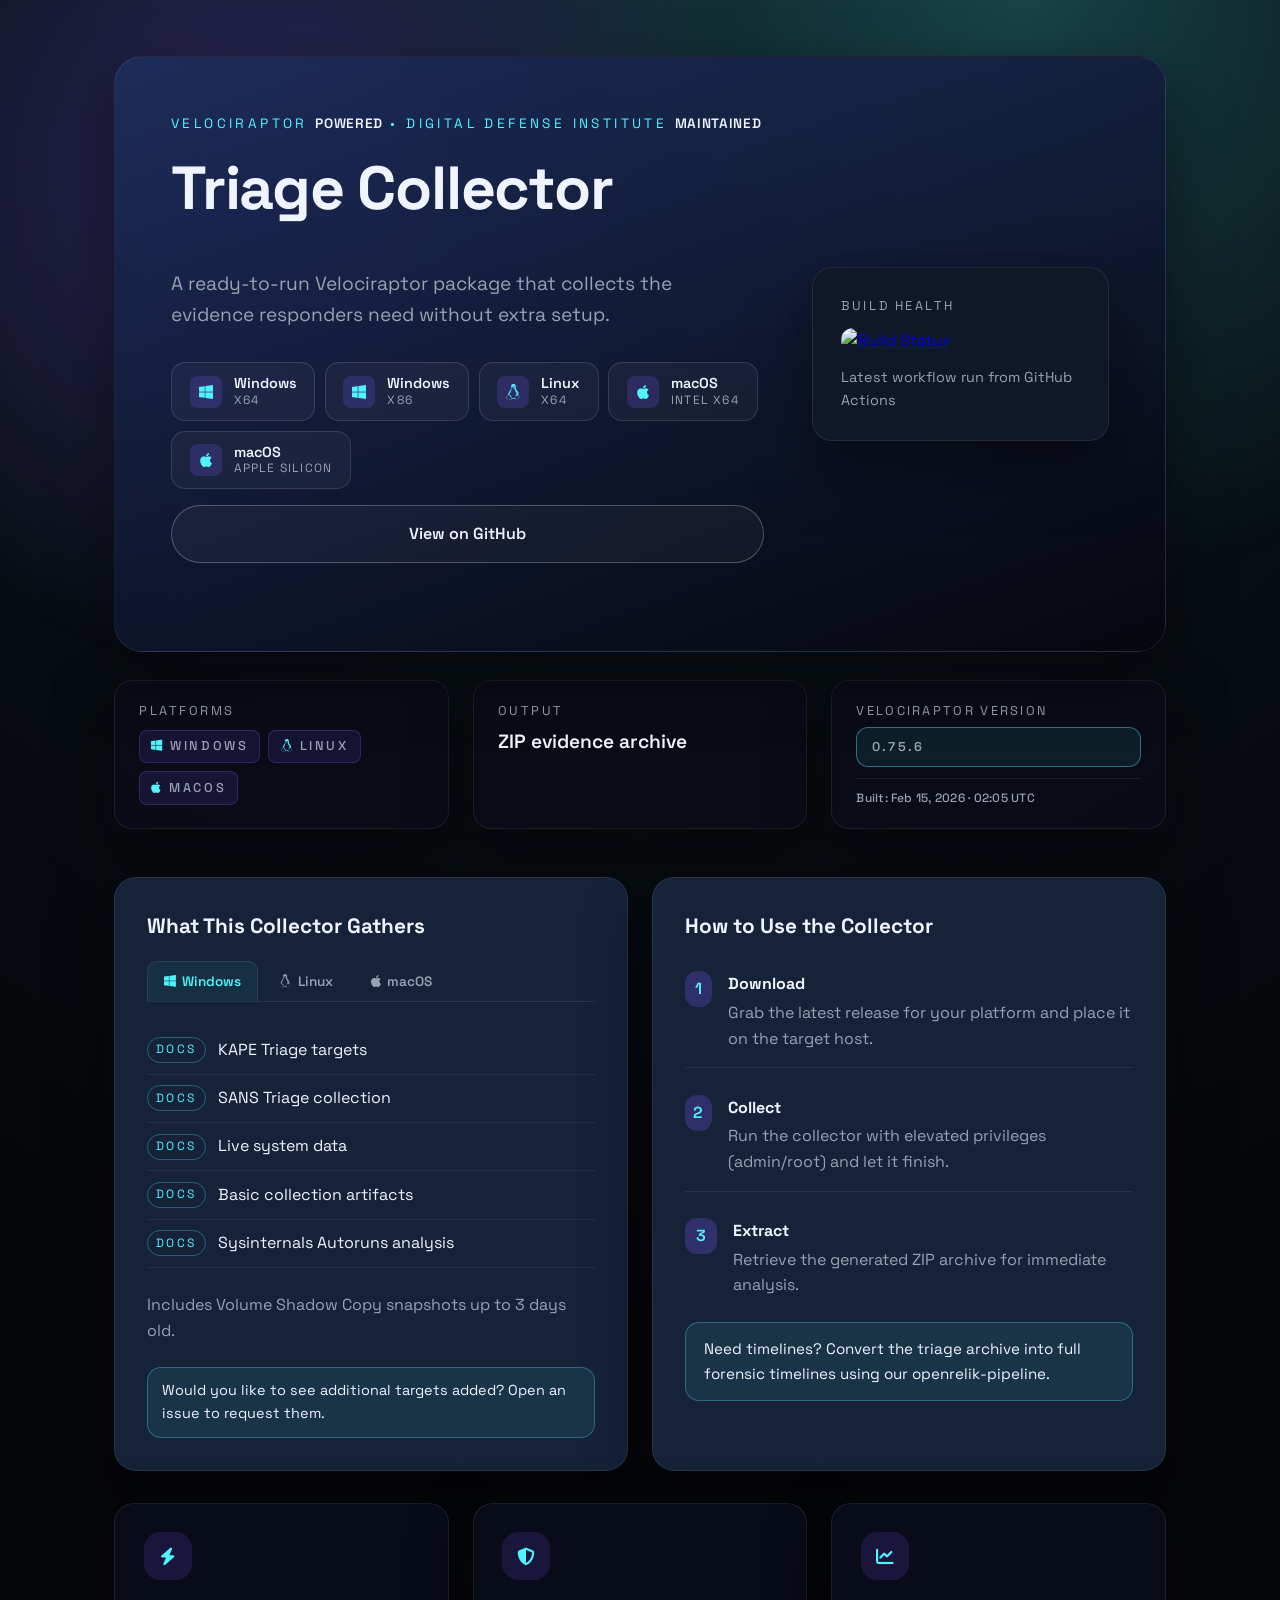
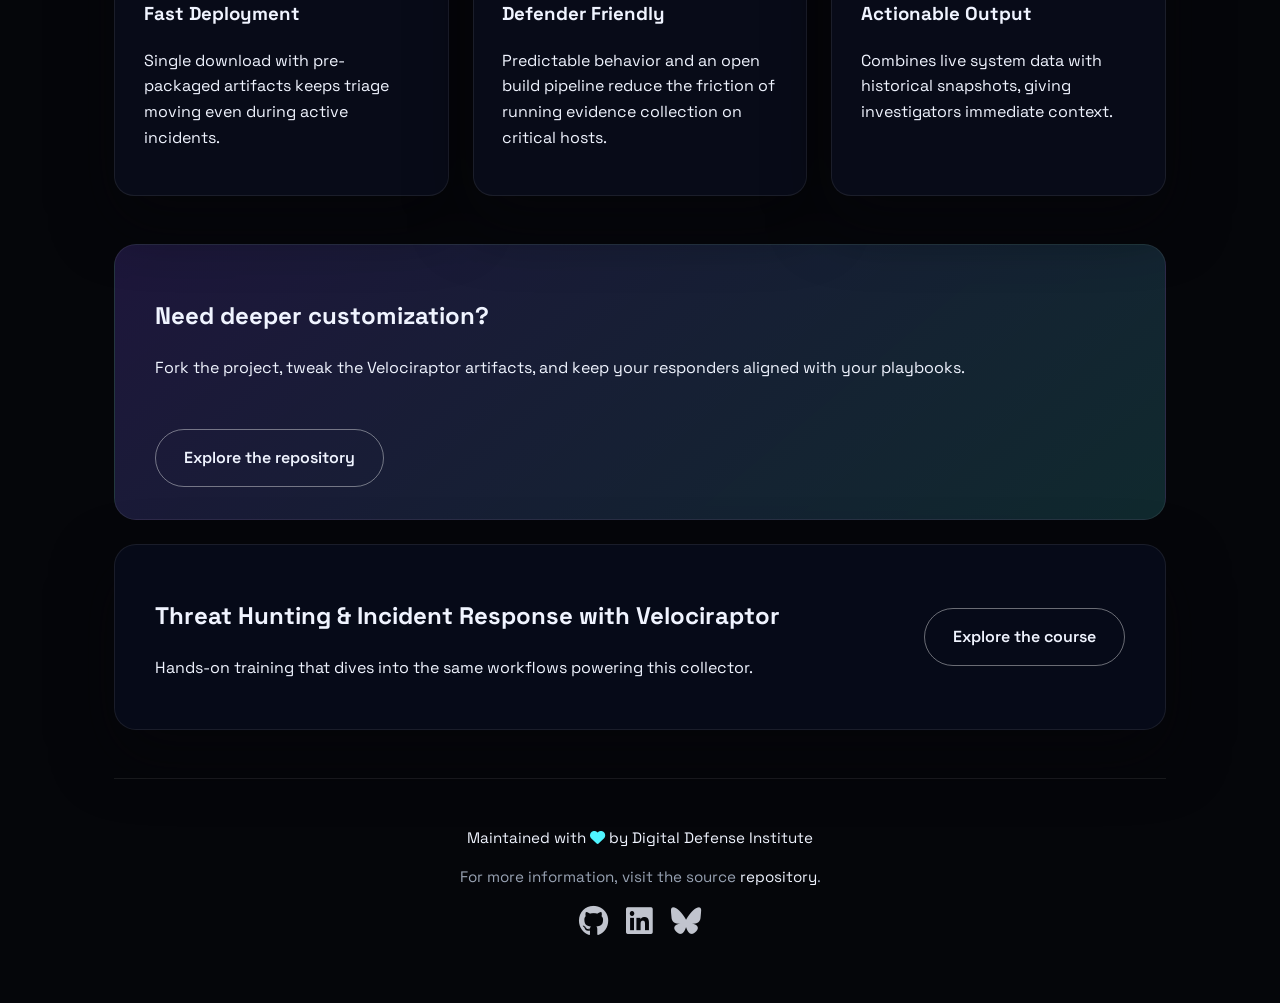
==== commit 0f2dc350: "feat: add macOS x64 and ARM64 triage collectors Add macOS Intel (x64) and Apple Silicon (ARM64) coll" ====
--- a/index.html
+++ b/index.html
@@ -39,6 +39,20 @@
                                 <span>x64</span>
                             </div>
                         </a>
+                        <a href="https://github.com/Digital-Defense-Institute/triage.zip/releases/download/latest/Velociraptor_Triage_Collector_macOS" class="platform-group">
+                            <div class="platform-icon"><i class="fa-brands fa-apple" aria-hidden="true"></i></div>
+                            <div class="platform-info">
+                                <strong>macOS</strong>
+                                <span>Intel x64</span>
+                            </div>
+                        </a>
+                        <a href="https://github.com/Digital-Defense-Institute/triage.zip/releases/download/latest/Velociraptor_Triage_Collector_macOS_ARM" class="platform-group">
+                            <div class="platform-icon"><i class="fa-brands fa-apple" aria-hidden="true"></i></div>
+                            <div class="platform-info">
+                                <strong>macOS</strong>
+                                <span>Apple Silicon</span>
+                            </div>
+                        </a>
                     </div>
                     <a href="https://github.com/Digital-Defense-Institute/triage.zip" class="button ghost" target="_blank" rel="noreferrer noopener">View on GitHub</a>
                 </div>
@@ -60,6 +74,7 @@
                 <div class="platform-badges">
                     <span class="platform-badge"><i class="fa-brands fa-windows" aria-hidden="true"></i> Windows</span>
                     <span class="platform-badge"><i class="fa-brands fa-linux" aria-hidden="true"></i> Linux</span>
+                    <span class="platform-badge"><i class="fa-brands fa-apple" aria-hidden="true"></i> macOS</span>
                 </div>
             </div>
             <div class="detail-card">
@@ -84,6 +99,9 @@
 
                         <input type="radio" name="platform-tab" id="tab-linux">
                         <label for="tab-linux"><i class="fa-brands fa-linux" aria-hidden="true"></i> Linux</label>
+
+                        <input type="radio" name="platform-tab" id="tab-macos">
+                        <label for="tab-macos"><i class="fa-brands fa-apple" aria-hidden="true"></i> macOS</label>
 
                         <div class="tab-panel" id="panel-windows">
                             <ul>
@@ -101,6 +119,13 @@
                                 <li><span class="link-label">Docs</span><a href="https://triage.velocidex.com/docs/linux.triage.uac/" target="_blank" rel="noreferrer noopener">UAC (Unix-like Artifacts Collector) &mdash; all targets</a></li>
                             </ul>
                             <p class="muted">Collects logs, configs, shell history, browser data, SSH keys, systemd, and 130+ forensic targets.</p>
+                        </div>
+
+                        <div class="tab-panel" id="panel-macos">
+                            <ul>
+                                <li><span class="link-label">Docs</span><a href="https://triage.velocidex.com/docs/linux.triage.uac/rules/#macos" target="_blank" rel="noreferrer noopener">UAC (Unix-like Artifacts Collector) &mdash; macOS targets</a></li>
+                            </ul>
+                            <p class="muted">Collects system logs, fseventsd, Unified Logs, Keychain, browser data (Safari, Chrome, Firefox), SSH keys, Photos, TCC permissions, application state, Spotlight, and 80+ macOS-compatible forensic targets.</p>
                         </div>
                     </div>
 
--- a/css/styles.css
+++ b/css/styles.css
@@ -428,7 +428,8 @@
 }
 
 #tab-windows:checked ~ #panel-windows,
-#tab-linux:checked ~ #panel-linux {
+#tab-linux:checked ~ #panel-linux,
+#tab-macos:checked ~ #panel-macos {
     display: block;
 }
 
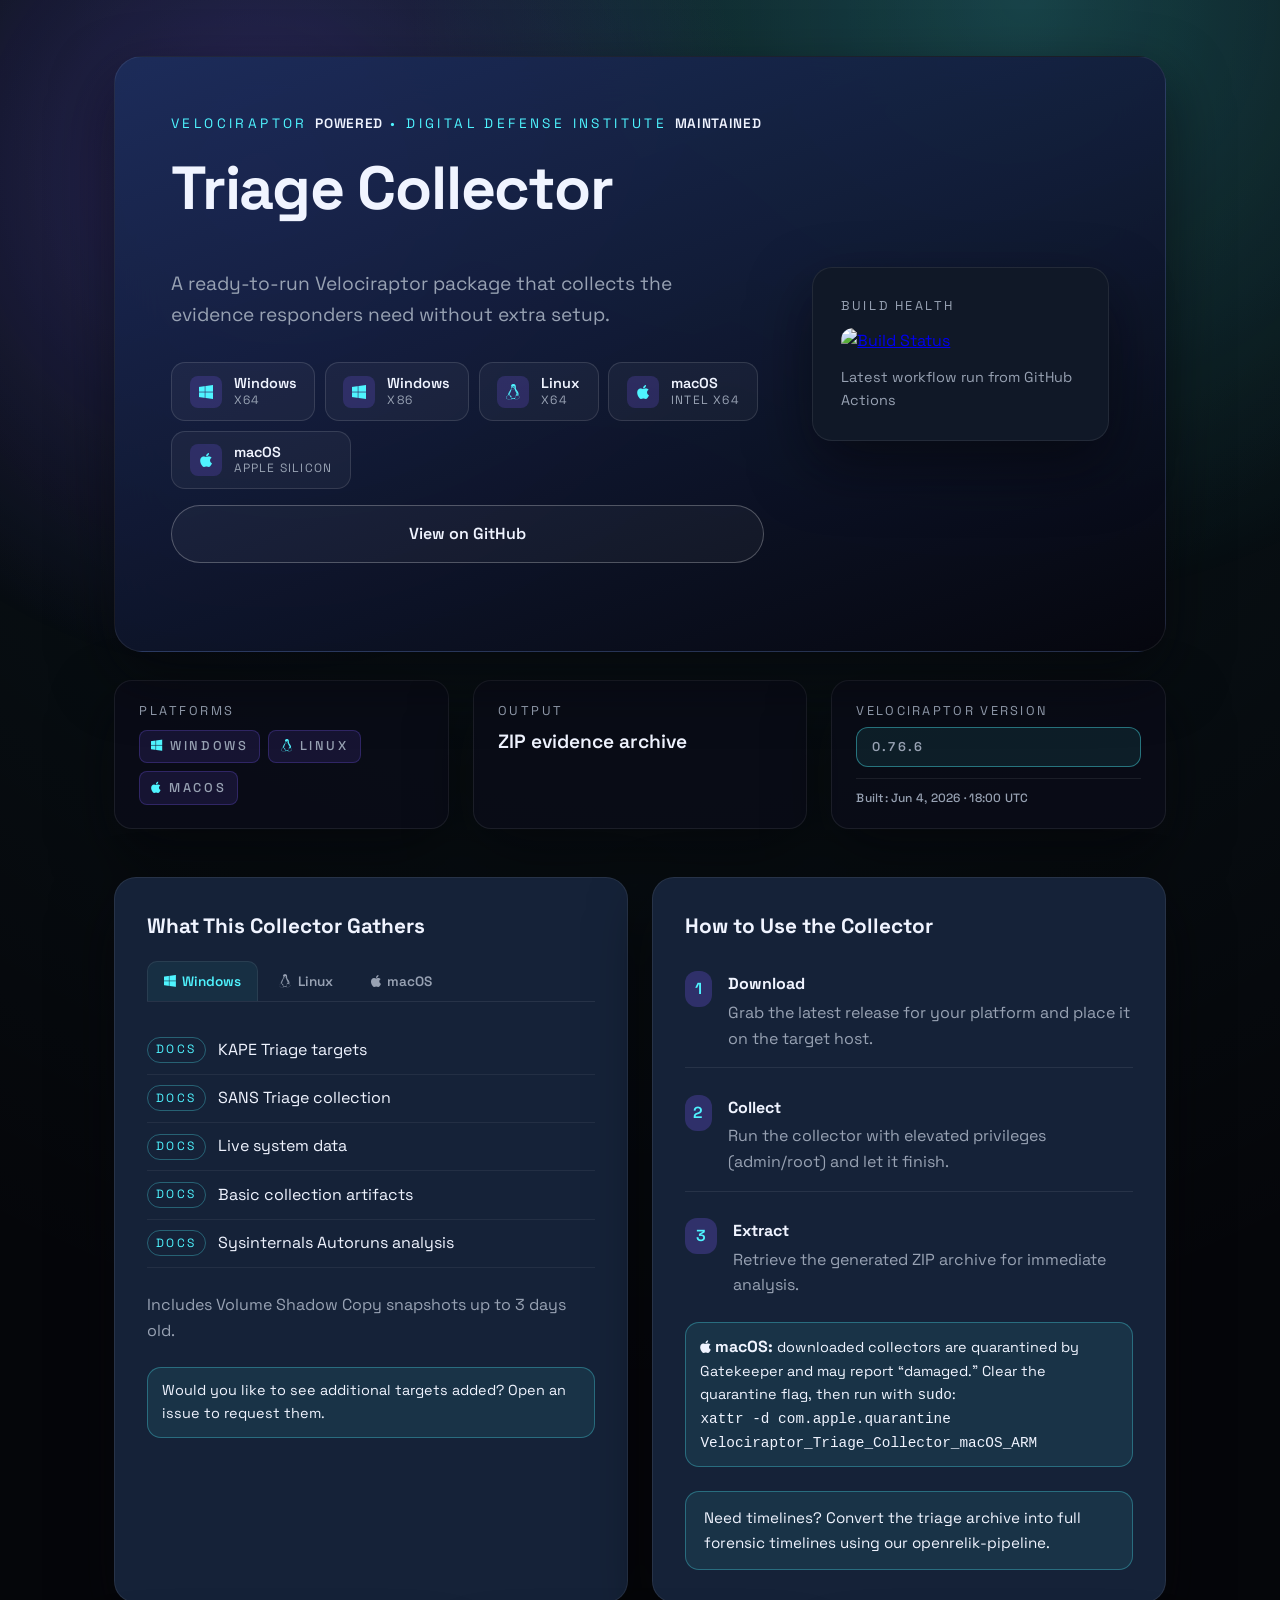
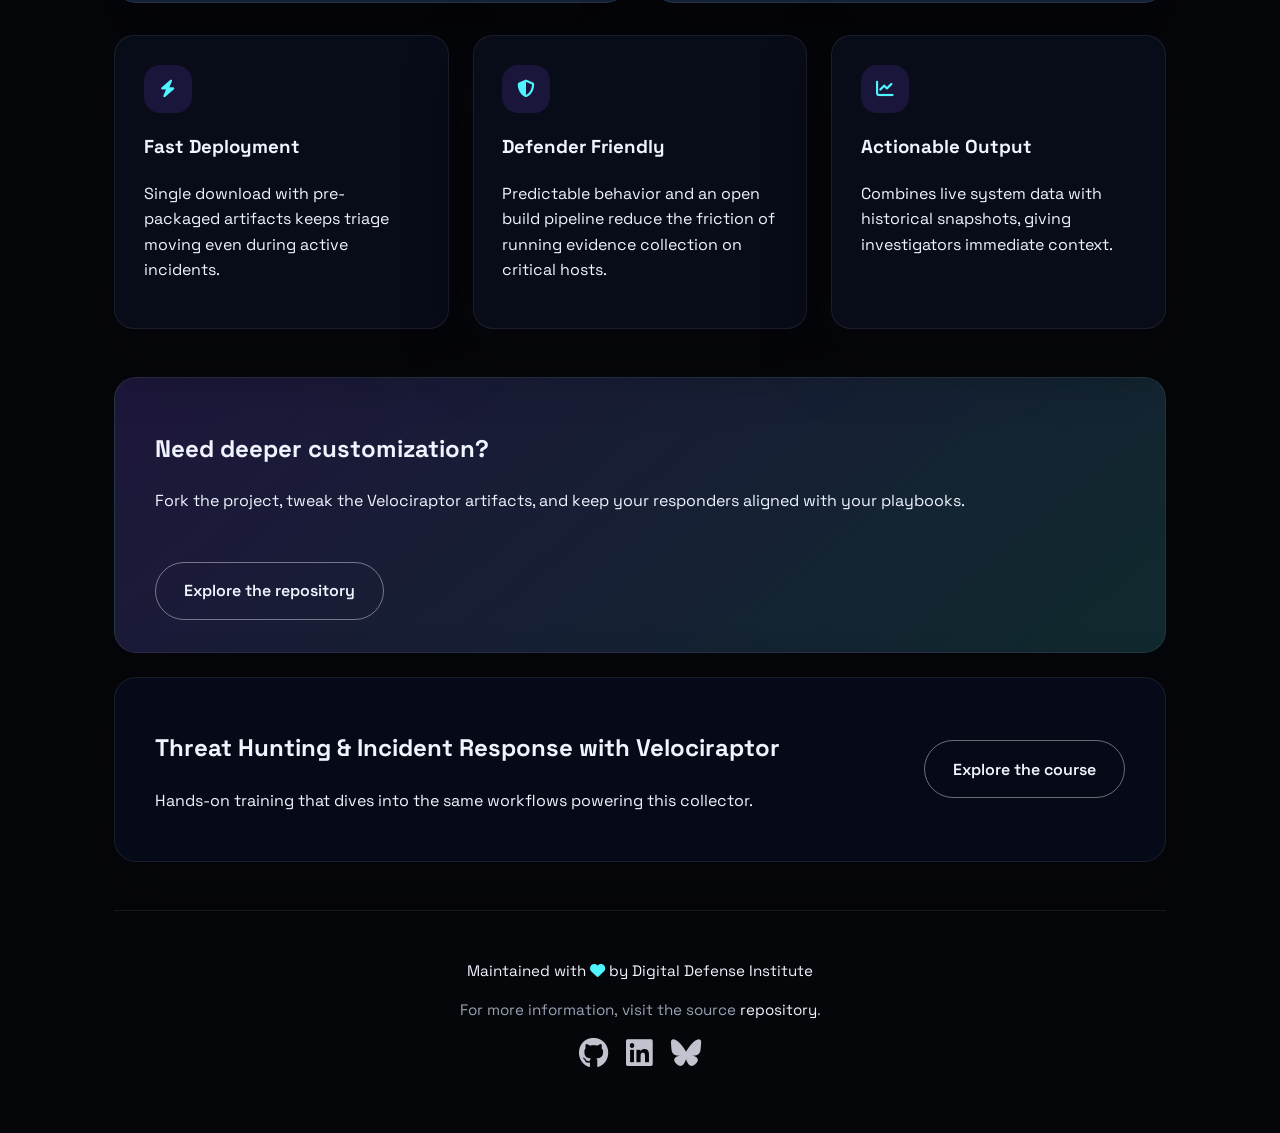
==== commit 0db4de41: "fix: ad-hoc code-sign macOS collectors so they run on modern macOS Velociraptor's offline-collector " ====
--- a/index.html
+++ b/index.html
@@ -157,6 +157,7 @@
                             </div>
                         </li>
                     </ol>
+                    <div class="tip slim-tip"><i class="fa-brands fa-apple" aria-hidden="true"></i> <strong>macOS:</strong> downloaded collectors are quarantined by Gatekeeper and may report &ldquo;damaged.&rdquo; Clear the quarantine flag, then run with <code>sudo</code>:<br><code>xattr -d com.apple.quarantine Velociraptor_Triage_Collector_macOS_ARM</code></div>
                     <div class="tip">Need timelines? Convert the triage archive into full forensic timelines using our <a href="https://github.com/Digital-Defense-Institute/openrelik-pipeline" target="_blank" rel="noreferrer noopener">openrelik-pipeline</a>.</div>
                 </div>
             </section>
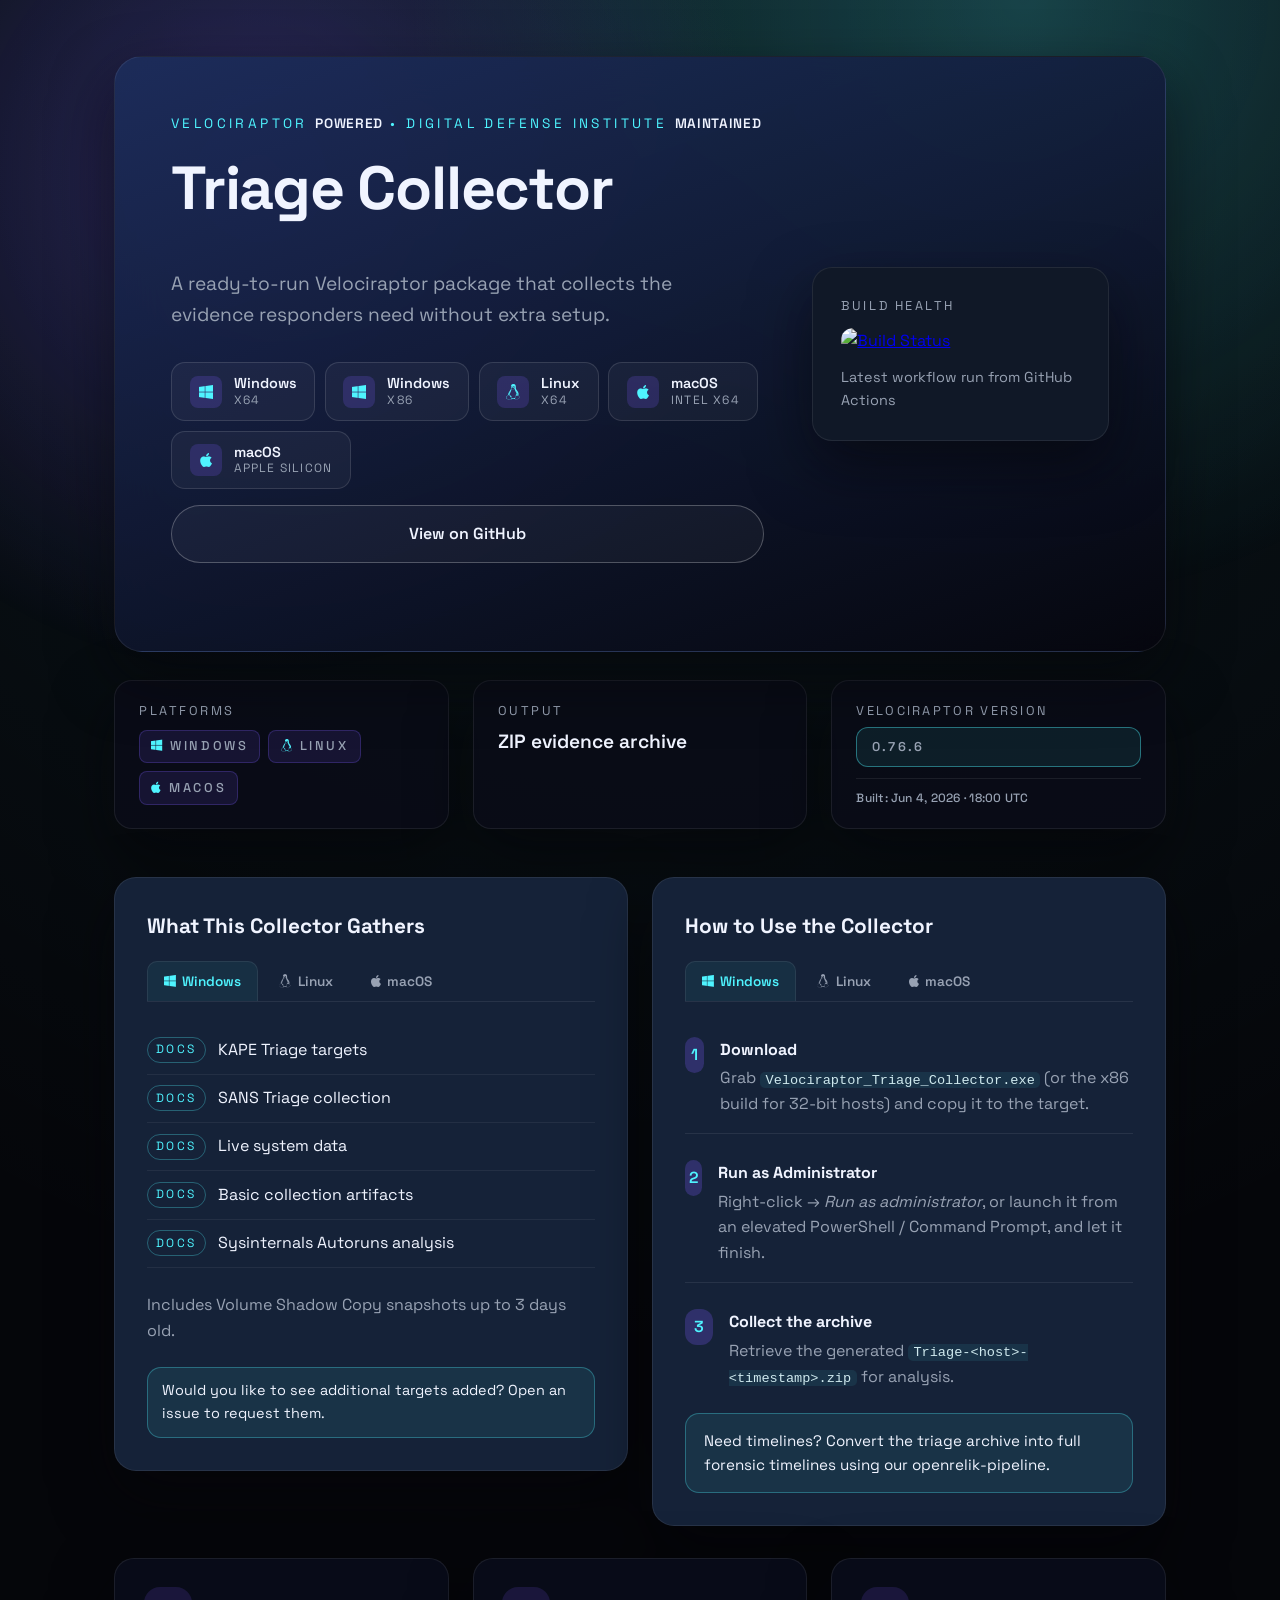
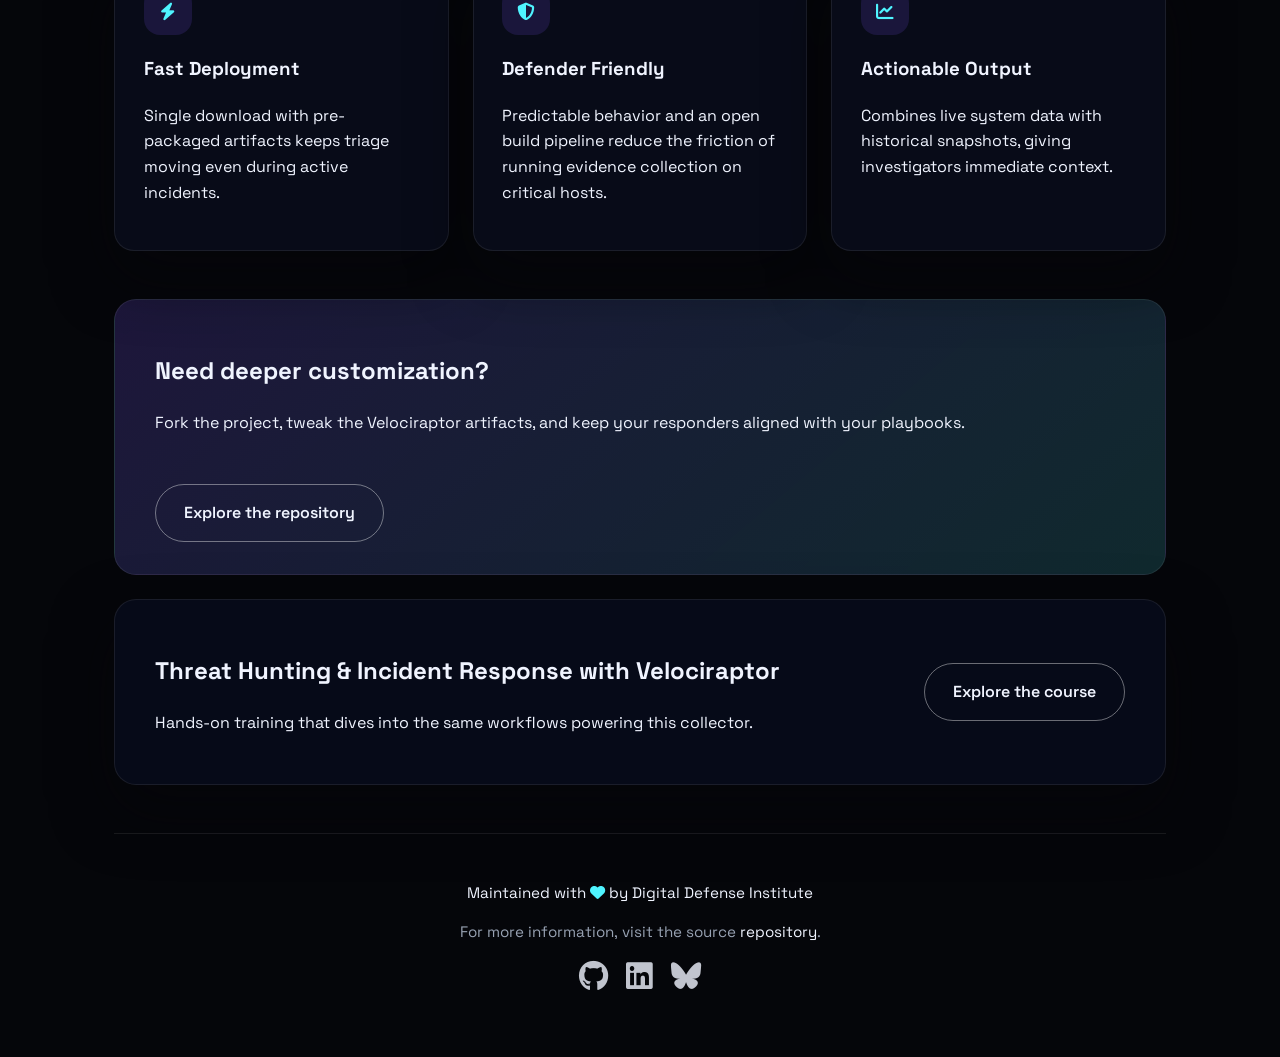
==== commit e6512e88: "site: OS-tabbed 'How to Use the Collector' with per-OS instructions Convert the static 3-step instru" ====
--- a/index.html
+++ b/index.html
@@ -134,30 +134,100 @@
 
                 <div class="card instructions">
                     <h2>How to Use the Collector</h2>
-                    <ol class="steps">
-                        <li>
-                            <span class="step-label">1</span>
-                            <div>
-                                <strong>Download</strong>
-                                <p>Grab the latest release for your platform and place it on the target host.</p>
-                            </div>
-                        </li>
-                        <li>
-                            <span class="step-label">2</span>
-                            <div>
-                                <strong>Collect</strong>
-                                <p>Run the collector with elevated privileges (admin/root) and let it finish.</p>
-                            </div>
-                        </li>
-                        <li>
-                            <span class="step-label">3</span>
-                            <div>
-                                <strong>Extract</strong>
-                                <p>Retrieve the generated ZIP archive for immediate analysis.</p>
-                            </div>
-                        </li>
-                    </ol>
-                    <div class="tip slim-tip"><i class="fa-brands fa-apple" aria-hidden="true"></i> <strong>macOS:</strong> downloaded collectors are quarantined by Gatekeeper and may report &ldquo;damaged.&rdquo; Clear the quarantine flag, then run with <code>sudo</code>:<br><code>xattr -d com.apple.quarantine Velociraptor_Triage_Collector_macOS_ARM</code></div>
+
+                    <div class="artifact-tabs">
+                        <input type="radio" name="howto-tab" id="howto-windows" checked>
+                        <label for="howto-windows"><i class="fa-brands fa-windows" aria-hidden="true"></i> Windows</label>
+
+                        <input type="radio" name="howto-tab" id="howto-linux">
+                        <label for="howto-linux"><i class="fa-brands fa-linux" aria-hidden="true"></i> Linux</label>
+
+                        <input type="radio" name="howto-tab" id="howto-macos">
+                        <label for="howto-macos"><i class="fa-brands fa-apple" aria-hidden="true"></i> macOS</label>
+
+                        <div class="tab-panel" id="howto-panel-windows">
+                            <ol class="steps">
+                                <li>
+                                    <span class="step-label">1</span>
+                                    <div>
+                                        <strong>Download</strong>
+                                        <p>Grab <code>Velociraptor_Triage_Collector.exe</code> (or the x86 build for 32-bit hosts) and copy it to the target.</p>
+                                    </div>
+                                </li>
+                                <li>
+                                    <span class="step-label">2</span>
+                                    <div>
+                                        <strong>Run as Administrator</strong>
+                                        <p>Right-click &rarr; <em>Run as administrator</em>, or launch it from an elevated PowerShell / Command Prompt, and let it finish.</p>
+                                    </div>
+                                </li>
+                                <li>
+                                    <span class="step-label">3</span>
+                                    <div>
+                                        <strong>Collect the archive</strong>
+                                        <p>Retrieve the generated <code>Triage-&lt;host&gt;-&lt;timestamp&gt;.zip</code> for analysis.</p>
+                                    </div>
+                                </li>
+                            </ol>
+                        </div>
+
+                        <div class="tab-panel" id="howto-panel-linux">
+                            <ol class="steps">
+                                <li>
+                                    <span class="step-label">1</span>
+                                    <div>
+                                        <strong>Download</strong>
+                                        <p>Grab <code>Velociraptor_Triage_Collector_Linux</code> and copy it to the target host.</p>
+                                    </div>
+                                </li>
+                                <li>
+                                    <span class="step-label">2</span>
+                                    <div>
+                                        <strong>Make executable &amp; run</strong>
+                                        <p>Mark it executable and run it with <code>sudo</code>:</p>
+                                        <code class="cmd">chmod +x Velociraptor_Triage_Collector_Linux
+sudo ./Velociraptor_Triage_Collector_Linux</code>
+                                    </div>
+                                </li>
+                                <li>
+                                    <span class="step-label">3</span>
+                                    <div>
+                                        <strong>Collect the archive</strong>
+                                        <p>Retrieve the generated <code>Triage-&lt;host&gt;-&lt;timestamp&gt;.zip</code> for analysis.</p>
+                                    </div>
+                                </li>
+                            </ol>
+                        </div>
+
+                        <div class="tab-panel" id="howto-panel-macos">
+                            <ol class="steps">
+                                <li>
+                                    <span class="step-label">1</span>
+                                    <div>
+                                        <strong>Download</strong>
+                                        <p>Grab <code>Velociraptor_Triage_Collector_macOS</code> (Intel) or <code>Velociraptor_Triage_Collector_macOS_ARM</code> (Apple Silicon).</p>
+                                    </div>
+                                </li>
+                                <li>
+                                    <span class="step-label">2</span>
+                                    <div>
+                                        <strong>Clear quarantine &amp; run</strong>
+                                        <p>Browser downloads are quarantined by Gatekeeper and may report &ldquo;damaged.&rdquo; Clear the flag, then run with <code>sudo</code>:</p>
+                                        <code class="cmd">xattr -d com.apple.quarantine Velociraptor_Triage_Collector_macOS_ARM
+sudo ./Velociraptor_Triage_Collector_macOS_ARM</code>
+                                    </div>
+                                </li>
+                                <li>
+                                    <span class="step-label">3</span>
+                                    <div>
+                                        <strong>Collect the archive</strong>
+                                        <p>Retrieve the generated <code>Triage-&lt;host&gt;-&lt;timestamp&gt;.zip</code> for analysis.</p>
+                                    </div>
+                                </li>
+                            </ol>
+                        </div>
+                    </div>
+
                     <div class="tip">Need timelines? Convert the triage archive into full forensic timelines using our <a href="https://github.com/Digital-Defense-Institute/openrelik-pipeline" target="_blank" rel="noreferrer noopener">openrelik-pipeline</a>.</div>
                 </div>
             </section>
--- a/css/styles.css
+++ b/css/styles.css
@@ -327,6 +327,7 @@
 .cards-container {
     display: grid;
     grid-template-columns: repeat(auto-fit, minmax(280px, 1fr));
+    align-items: start;
     gap: 1.5rem;
     margin: 3rem 0 2rem;
 }
@@ -429,7 +430,10 @@
 
 #tab-windows:checked ~ #panel-windows,
 #tab-linux:checked ~ #panel-linux,
-#tab-macos:checked ~ #panel-macos {
+#tab-macos:checked ~ #panel-macos,
+#howto-windows:checked ~ #howto-panel-windows,
+#howto-linux:checked ~ #howto-panel-linux,
+#howto-macos:checked ~ #howto-panel-macos {
     display: block;
 }
 
@@ -490,6 +494,33 @@
 .slim-tip {
     padding: 0.7rem 0.9rem;
     font-size: 0.9rem;
+}
+
+.instructions p code {
+    font-family: ui-monospace, SFMono-Regular, 'SF Mono', Menlo, Consolas, monospace;
+    font-size: 0.85em;
+    color: #cfe9ee;
+    background: rgba(79, 244, 255, 0.08);
+    padding: 0.05rem 0.35rem;
+    border-radius: 5px;
+    word-break: break-word;
+}
+
+.cmd {
+    display: block;
+    margin-top: 0.7rem;
+    padding: 0.6rem 0.75rem;
+    border-radius: 10px;
+    background: rgba(2, 6, 16, 0.55);
+    border: 1px solid rgba(79, 244, 255, 0.18);
+    color: #cfe9ee;
+    font-family: ui-monospace, SFMono-Regular, 'SF Mono', Menlo, Consolas, monospace;
+    font-size: 0.82rem;
+    line-height: 1.5;
+    white-space: pre-wrap;
+    word-break: break-word;
+    overflow-x: auto;
+    user-select: all;
 }
 
 .features {
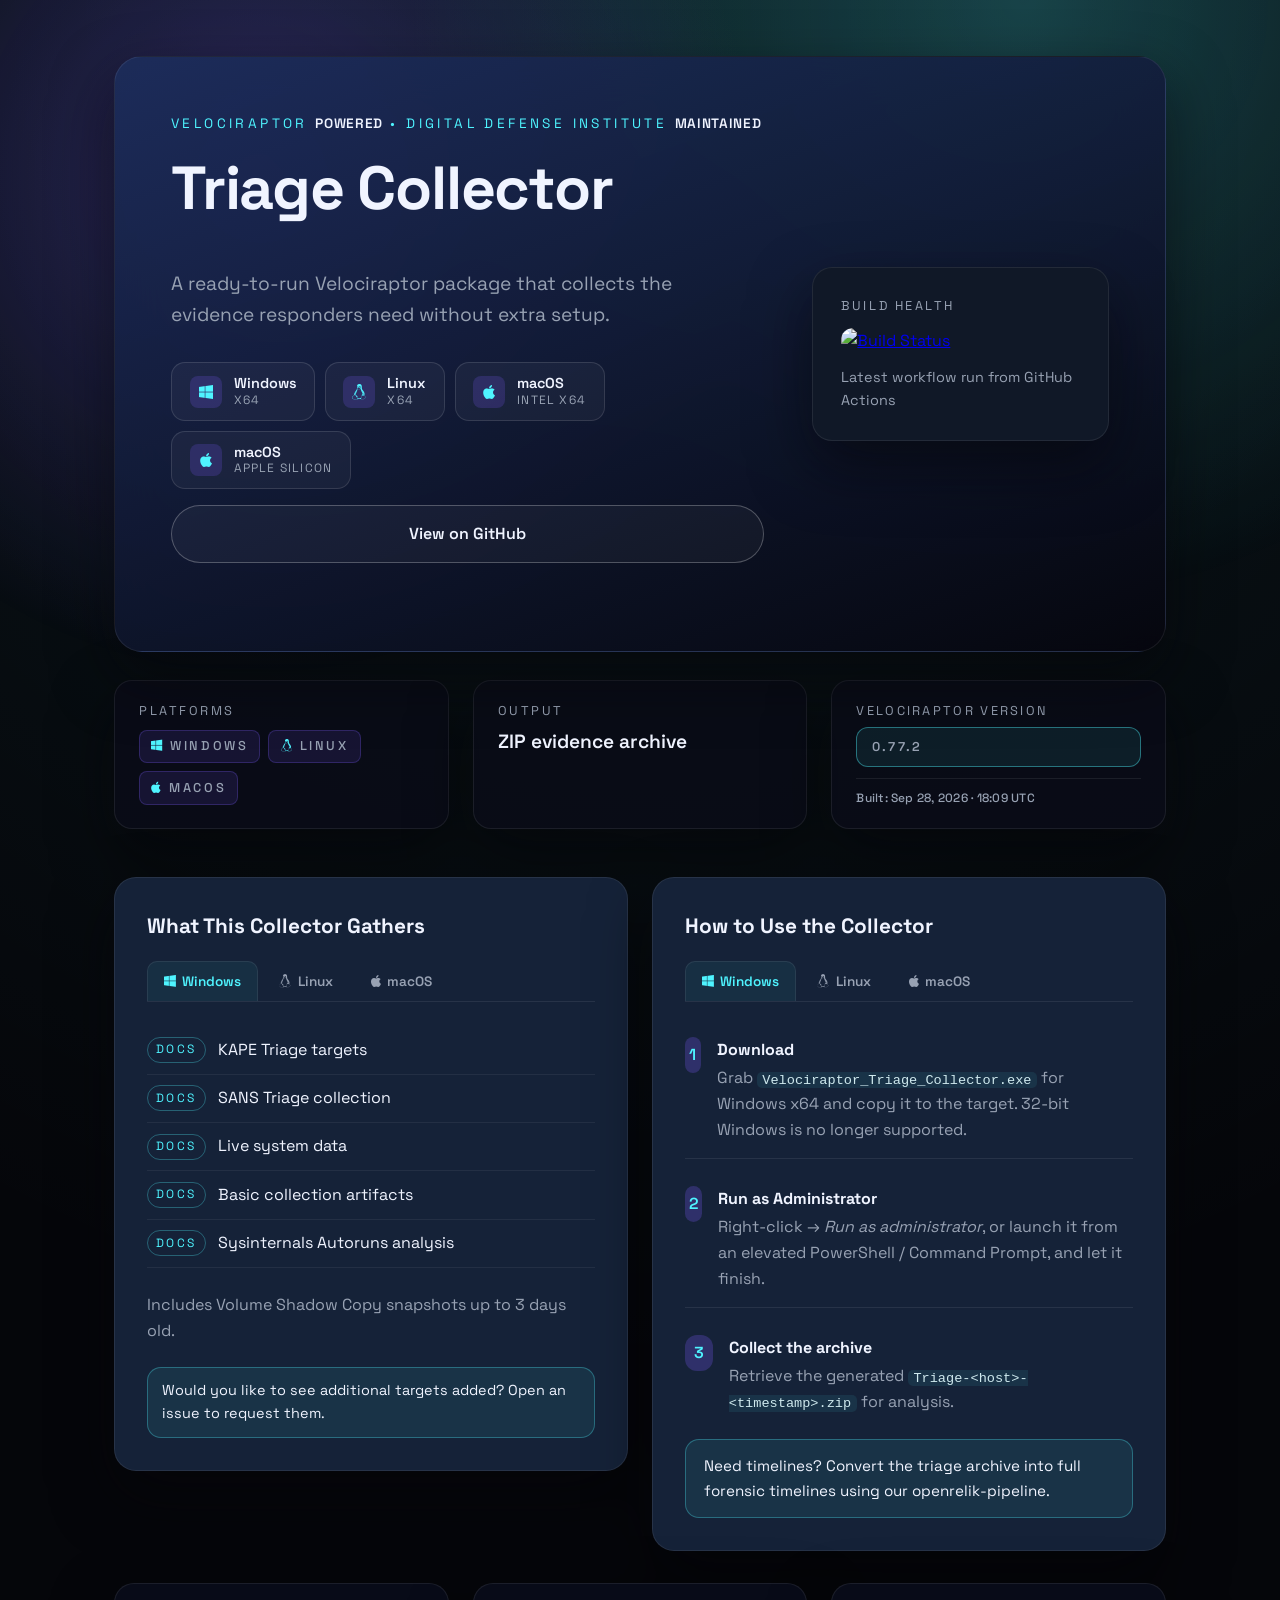
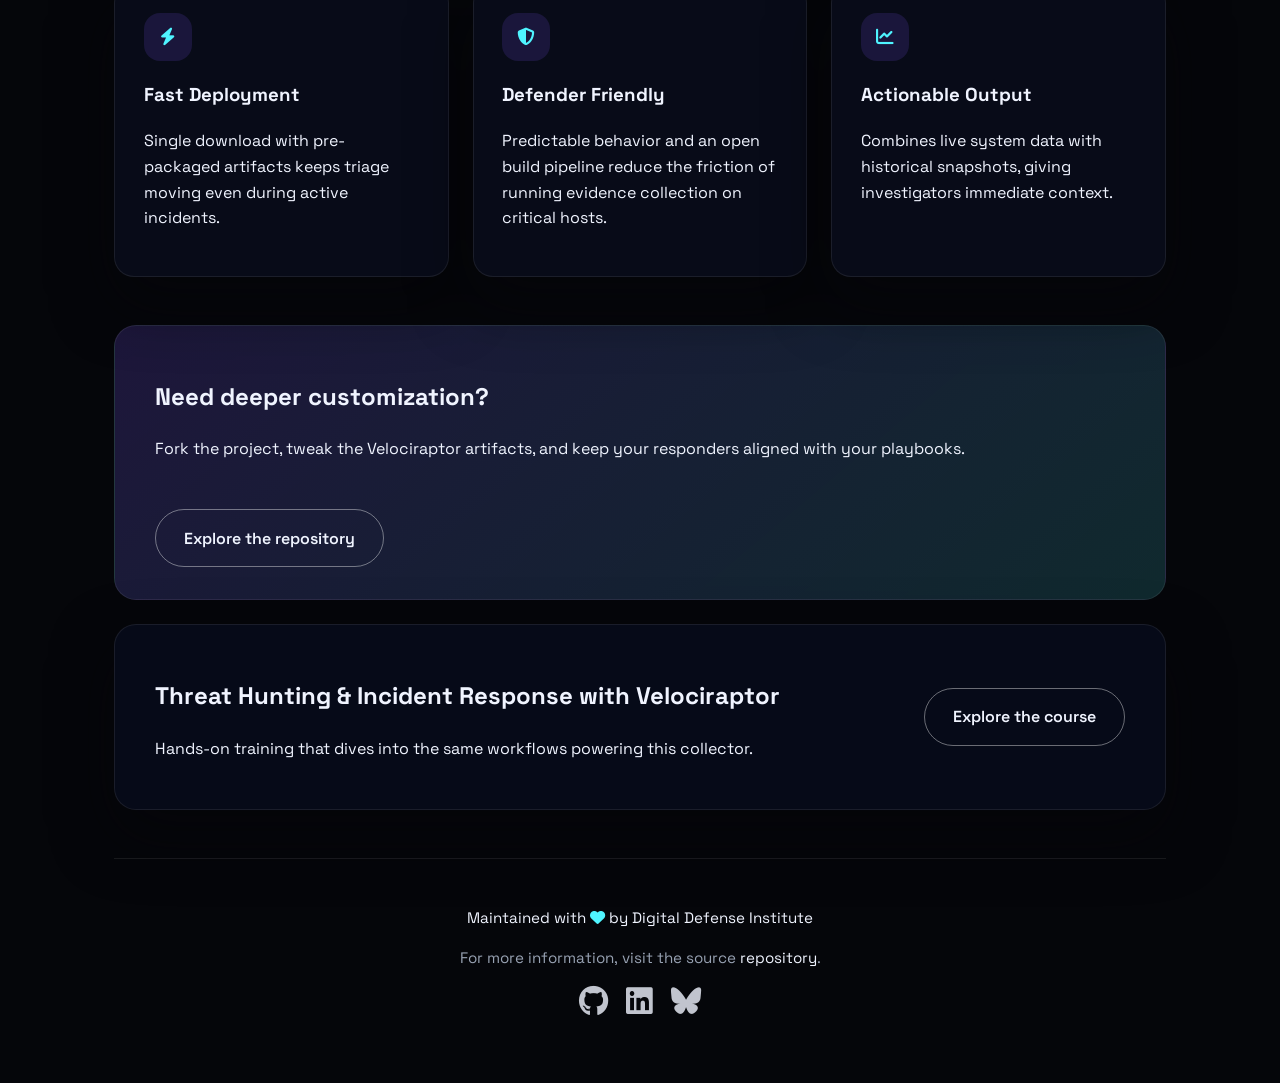
==== commit 884a6852: "Fix compressed Velociraptor releases and retire Windows x86 collectors" ====
--- a/index.html
+++ b/index.html
@@ -23,13 +23,6 @@
                             <div class="platform-info">
                                 <strong>Windows</strong>
                                 <span>x64</span>
-                            </div>
-                        </a>
-                        <a href="https://github.com/Digital-Defense-Institute/triage.zip/releases/download/latest/Velociraptor_Triage_Collector_x86.exe" class="platform-group">
-                            <div class="platform-icon"><i class="fa-brands fa-windows" aria-hidden="true"></i></div>
-                            <div class="platform-info">
-                                <strong>Windows</strong>
-                                <span>x86</span>
                             </div>
                         </a>
                         <a href="https://github.com/Digital-Defense-Institute/triage.zip/releases/download/latest/Velociraptor_Triage_Collector_Linux" class="platform-group">
@@ -151,7 +144,7 @@
                                     <span class="step-label">1</span>
                                     <div>
                                         <strong>Download</strong>
-                                        <p>Grab <code>Velociraptor_Triage_Collector.exe</code> (or the x86 build for 32-bit hosts) and copy it to the target.</p>
+                                        <p>Grab <code>Velociraptor_Triage_Collector.exe</code> for Windows x64 and copy it to the target. 32-bit Windows is no longer supported.</p>
                                     </div>
                                 </li>
                                 <li>
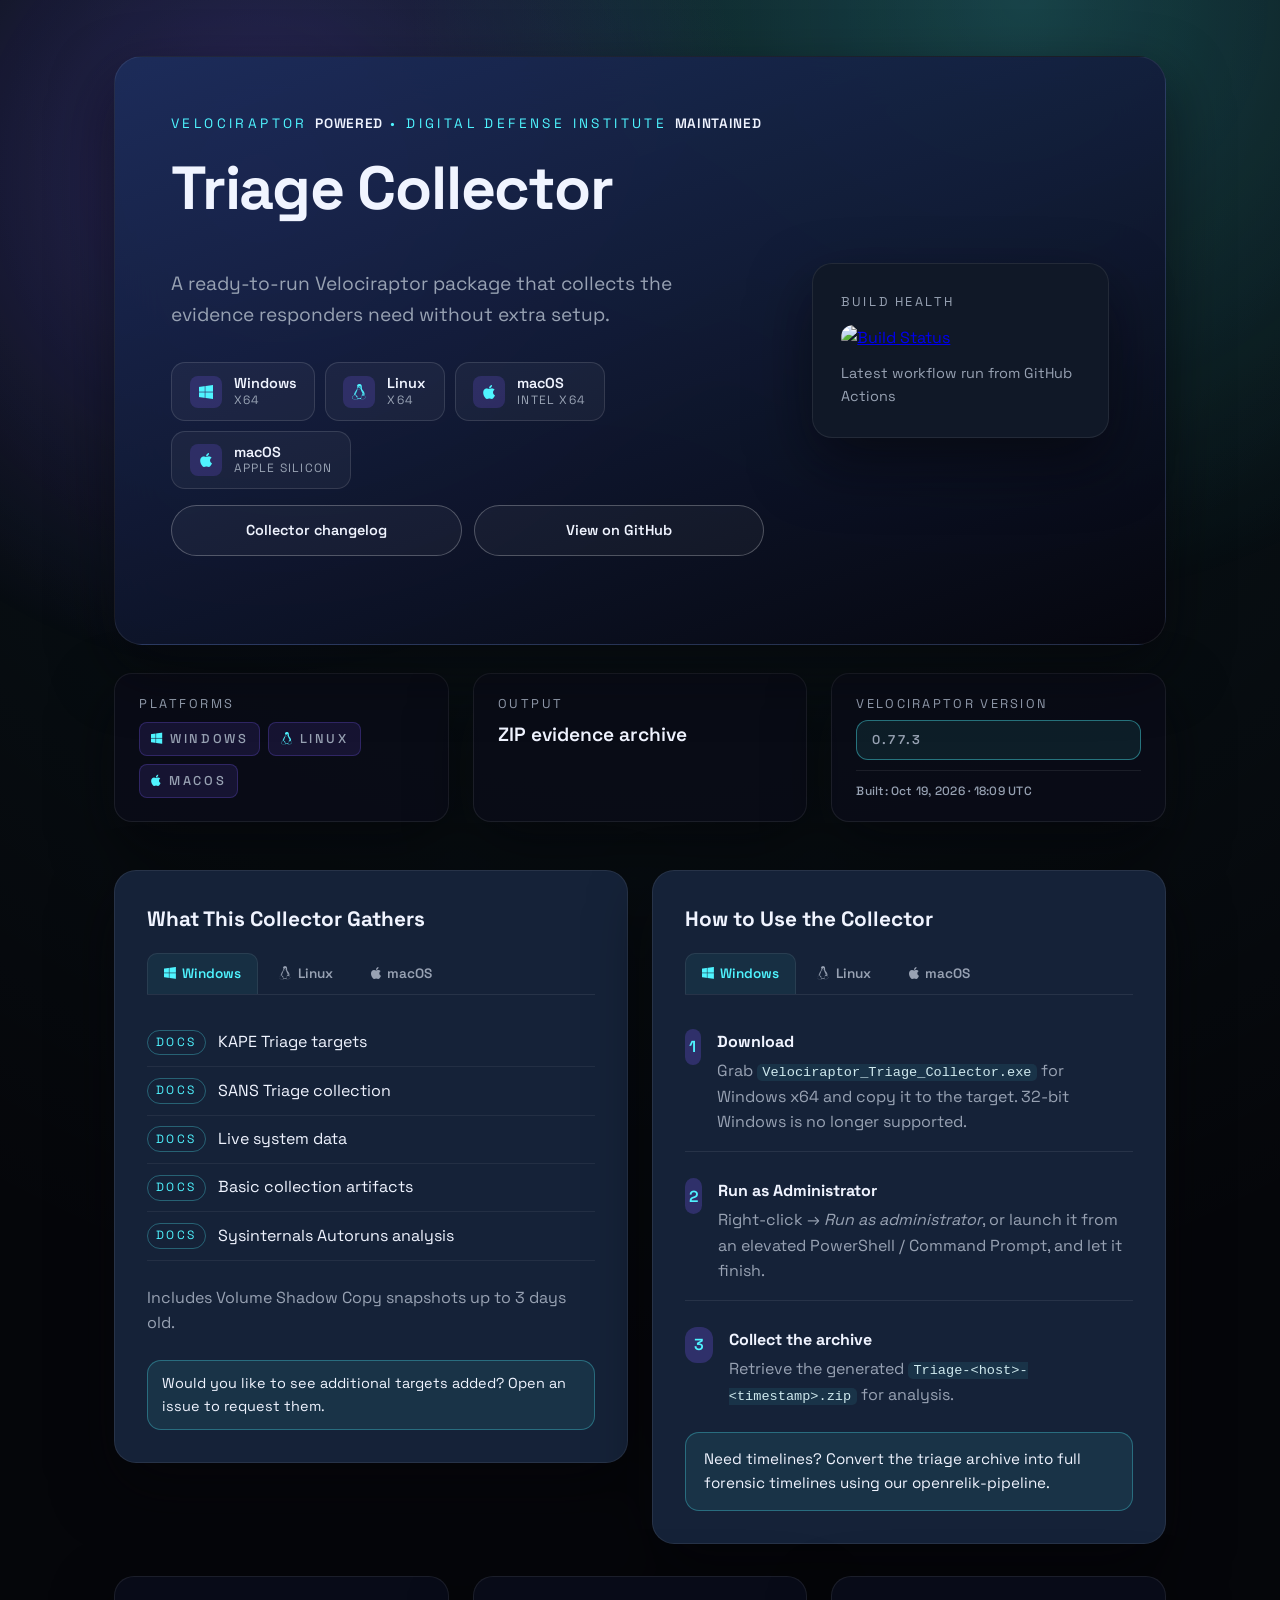
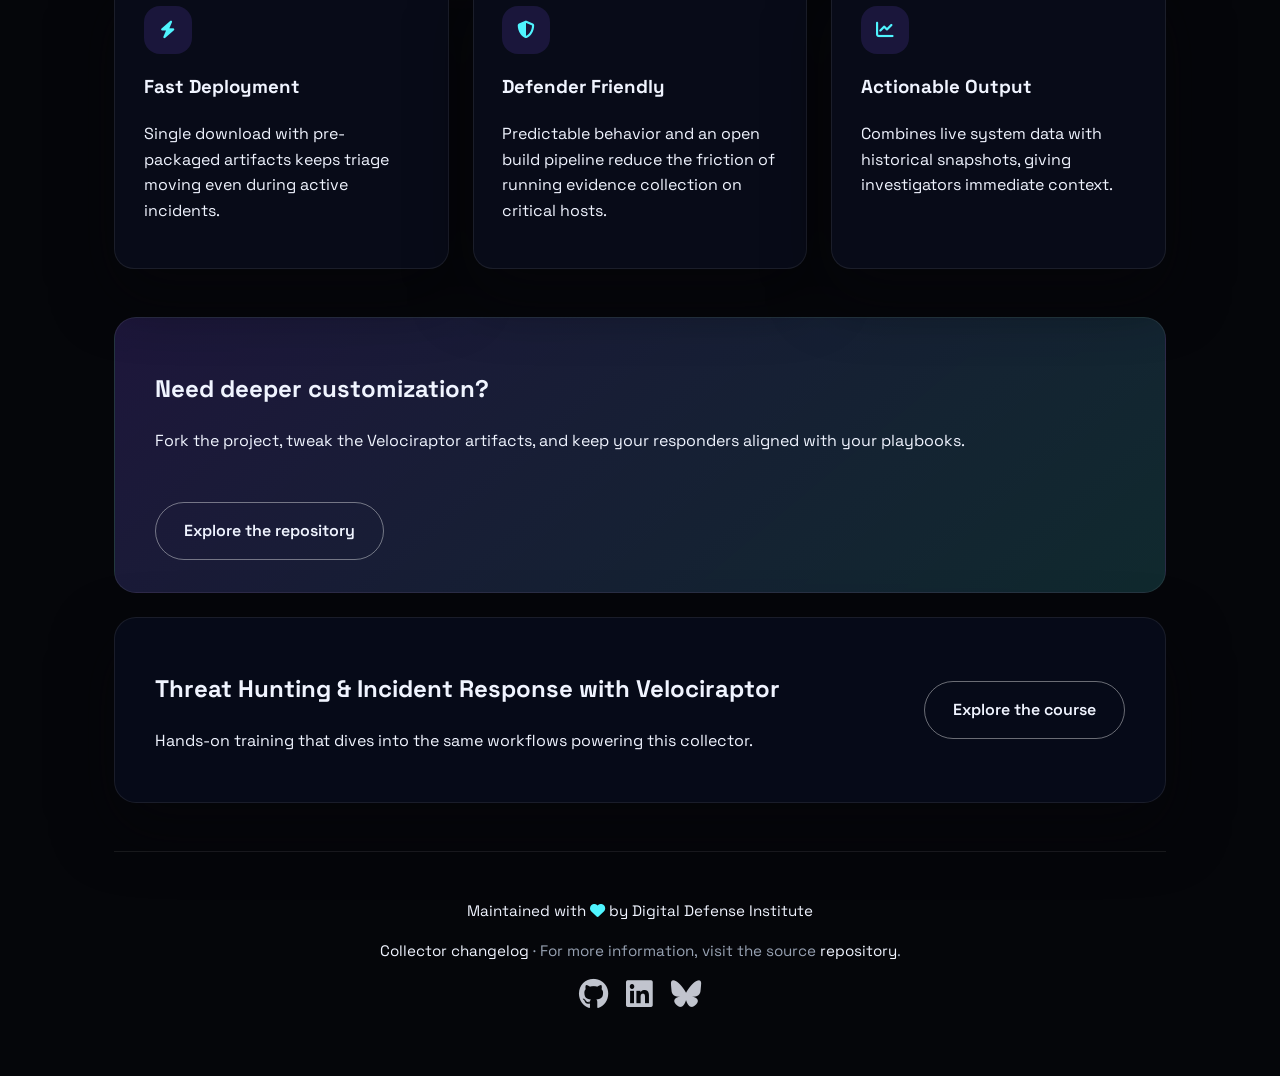
==== commit f21c5de2: "Add date-based collector changelog to the hosted site" ====
--- a/index.html
+++ b/index.html
@@ -47,7 +47,10 @@
                             </div>
                         </a>
                     </div>
-                    <a href="https://github.com/Digital-Defense-Institute/triage.zip" class="button ghost" target="_blank" rel="noreferrer noopener">View on GitHub</a>
+                    <div class="collector-links">
+                        <a href="changelog.html" class="button ghost">Collector changelog</a>
+                        <a href="https://github.com/Digital-Defense-Institute/triage.zip" class="button ghost" target="_blank" rel="noreferrer noopener">View on GitHub</a>
+                    </div>
                 </div>
             </div>
             <div class="hero-right">
@@ -268,7 +271,7 @@
 
         <footer>
             <p>Maintained with <i class="fa fa-heart" aria-hidden="true"></i> by <a href="https://digitaldefenseinstitute.com/" target="_blank" rel="noreferrer noopener">Digital Defense Institute</a></p>
-            <p class="muted">For more information, visit the source <a href="https://github.com/Digital-Defense-Institute/triage.zip" target="_blank" rel="noreferrer noopener">repository</a>.</p>
+            <p class="muted"><a href="changelog.html">Collector changelog</a> · For more information, visit the source <a href="https://github.com/Digital-Defense-Institute/triage.zip" target="_blank" rel="noreferrer noopener">repository</a>.</p>
             <div class="social-icons">
                 <a href="https://github.com/Digital-Defense-Institute/triage.zip" target="_blank" rel="noreferrer noopener"><i class="fa-brands fa-github fa-2x"></i></a>
                 <a href="https://www.linkedin.com/company/digital-defense-institute/" target="_blank" rel="noreferrer noopener"><i class="fa-brands fa-linkedin fa-2x"></i></a>
--- a/css/styles.css
+++ b/css/styles.css
@@ -111,6 +111,23 @@
     display: flex;
     flex-wrap: wrap;
     gap: 0.6rem;
+}
+
+.collector-links {
+    display: flex;
+    flex-wrap: wrap;
+    gap: 0.75rem;
+}
+
+.collector-links .button {
+    flex: 1 1 180px;
+    padding: 0.8rem 1rem;
+    font-size: 0.9rem;
+}
+
+.collector-links a:focus-visible {
+    outline: 2px solid var(--primary-accent);
+    outline-offset: 4px;
 }
 
 .platform-group {
